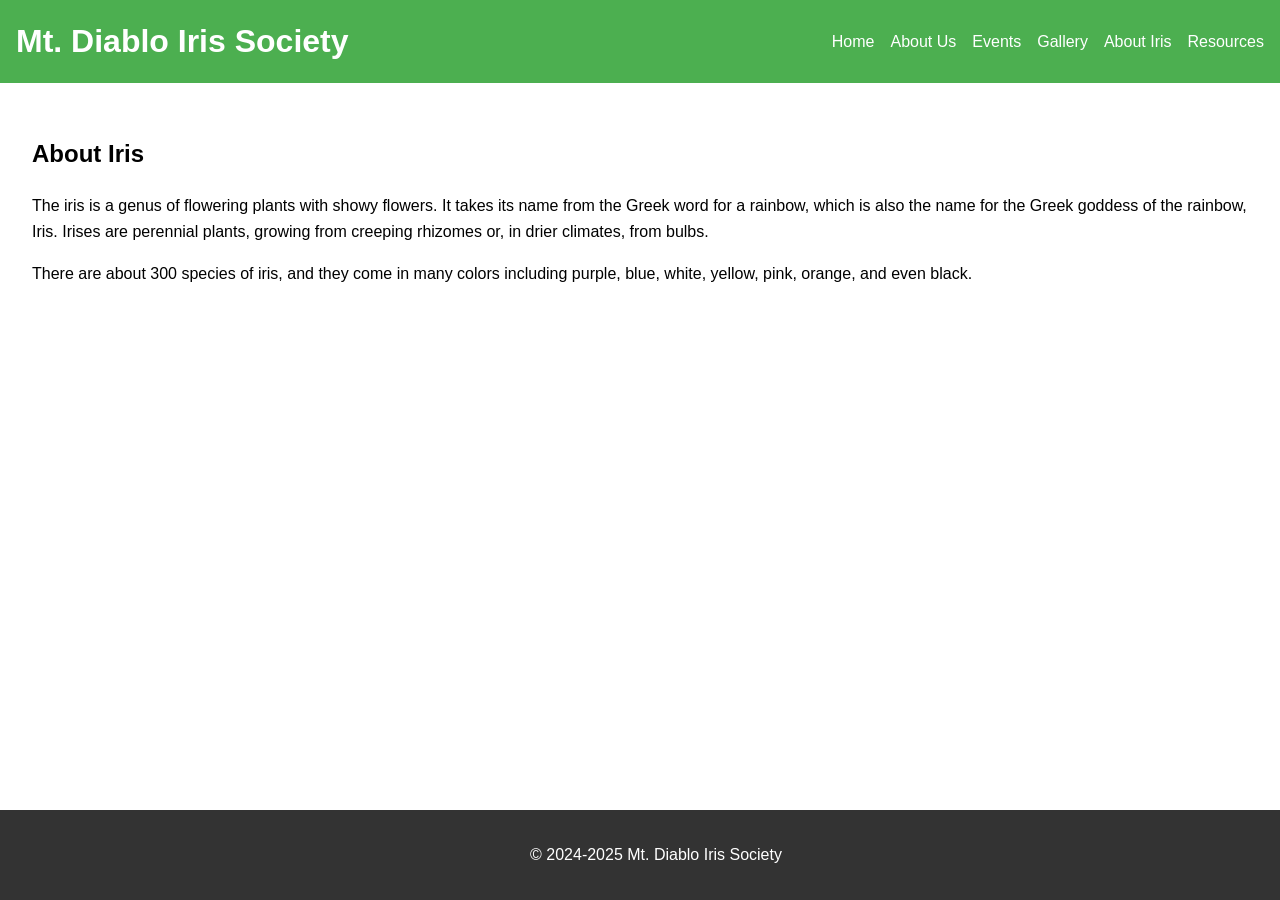
==== pages/about-iris.html @ b1b6872e "Initial commit: Basic website structure for Mt. Diablo Iris Society" ====
<!DOCTYPE html>
<html lang="en">
<head>
    <meta charset="UTF-8">
    <meta name="viewport" content="width=device-width, initial-scale=1.0">
    <title>About Iris - Mt. Diablo Iris Society</title>
    <link rel="stylesheet" href="../css/styles.css">
</head>
<body>
    <header>
        <div class="logo">
            <h1>Mt. Diablo Iris Society</h1>
        </div>
        <nav>
            <ul>
                <li><a href="../index.html">Home</a></li>
                <li><a href="about-us.html">About Us</a></li>
                <li><a href="events.html">Events</a></li>
                <li><a href="gallery.html">Gallery</a></li>
                <li><a href="about-iris.html">About Iris</a></li>
                <li><a href="resources.html">Resources</a></li>
            </ul>
        </nav>
    </header>

    <main>
        <h2>About Iris</h2>
        <p>The iris is a genus of flowering plants with showy flowers. It takes its name from the Greek word for a rainbow, which is also the name for the Greek goddess of the rainbow, Iris. Irises are perennial plants, growing from creeping rhizomes or, in drier climates, from bulbs.</p>
        <p>There are about 300 species of iris, and they come in many colors including purple, blue, white, yellow, pink, orange, and even black.</p>
    </main>

    <footer>
        <p>&copy; 2024-2025 Mt. Diablo Iris Society</p>
    </footer>

    <script src="../js/scripts.js"></script>
</body>
</html>
---- css/styles.css ----
body {
    font-family: Arial, sans-serif;
    margin: 0;
    padding: 0;
    line-height: 1.6;
}

header {
    background-color: #4CAF50;
    color: white;
    padding: 1rem;
    display: flex;
    justify-content: space-between;
    align-items: center;
}

.logo h1 {
    margin: 0;
}

nav ul {
    list-style: none;
    margin: 0;
    padding: 0;
    display: flex;
}

nav ul li {
    margin-left: 1rem;
}

nav ul li a {
    color: white;
    text-decoration: none;
}

main {
    padding: 2rem;
}

.hero {
    background-color: #f4f4f4;
    padding: 2rem;
    text-align: center;
}

section {
    margin-bottom: 2rem;
}

.gallery {
    display: flex;
    flex-wrap: wrap;
}

.gallery img {
    width: 200px;
    height: 200px;
    margin: 0.5rem;
    object-fit: cover;
}

footer {
    background-color: #333;
    color: white;
    text-align: center;
    padding: 1rem;
    position: fixed;
    bottom: 0;
    width: 100%;
}
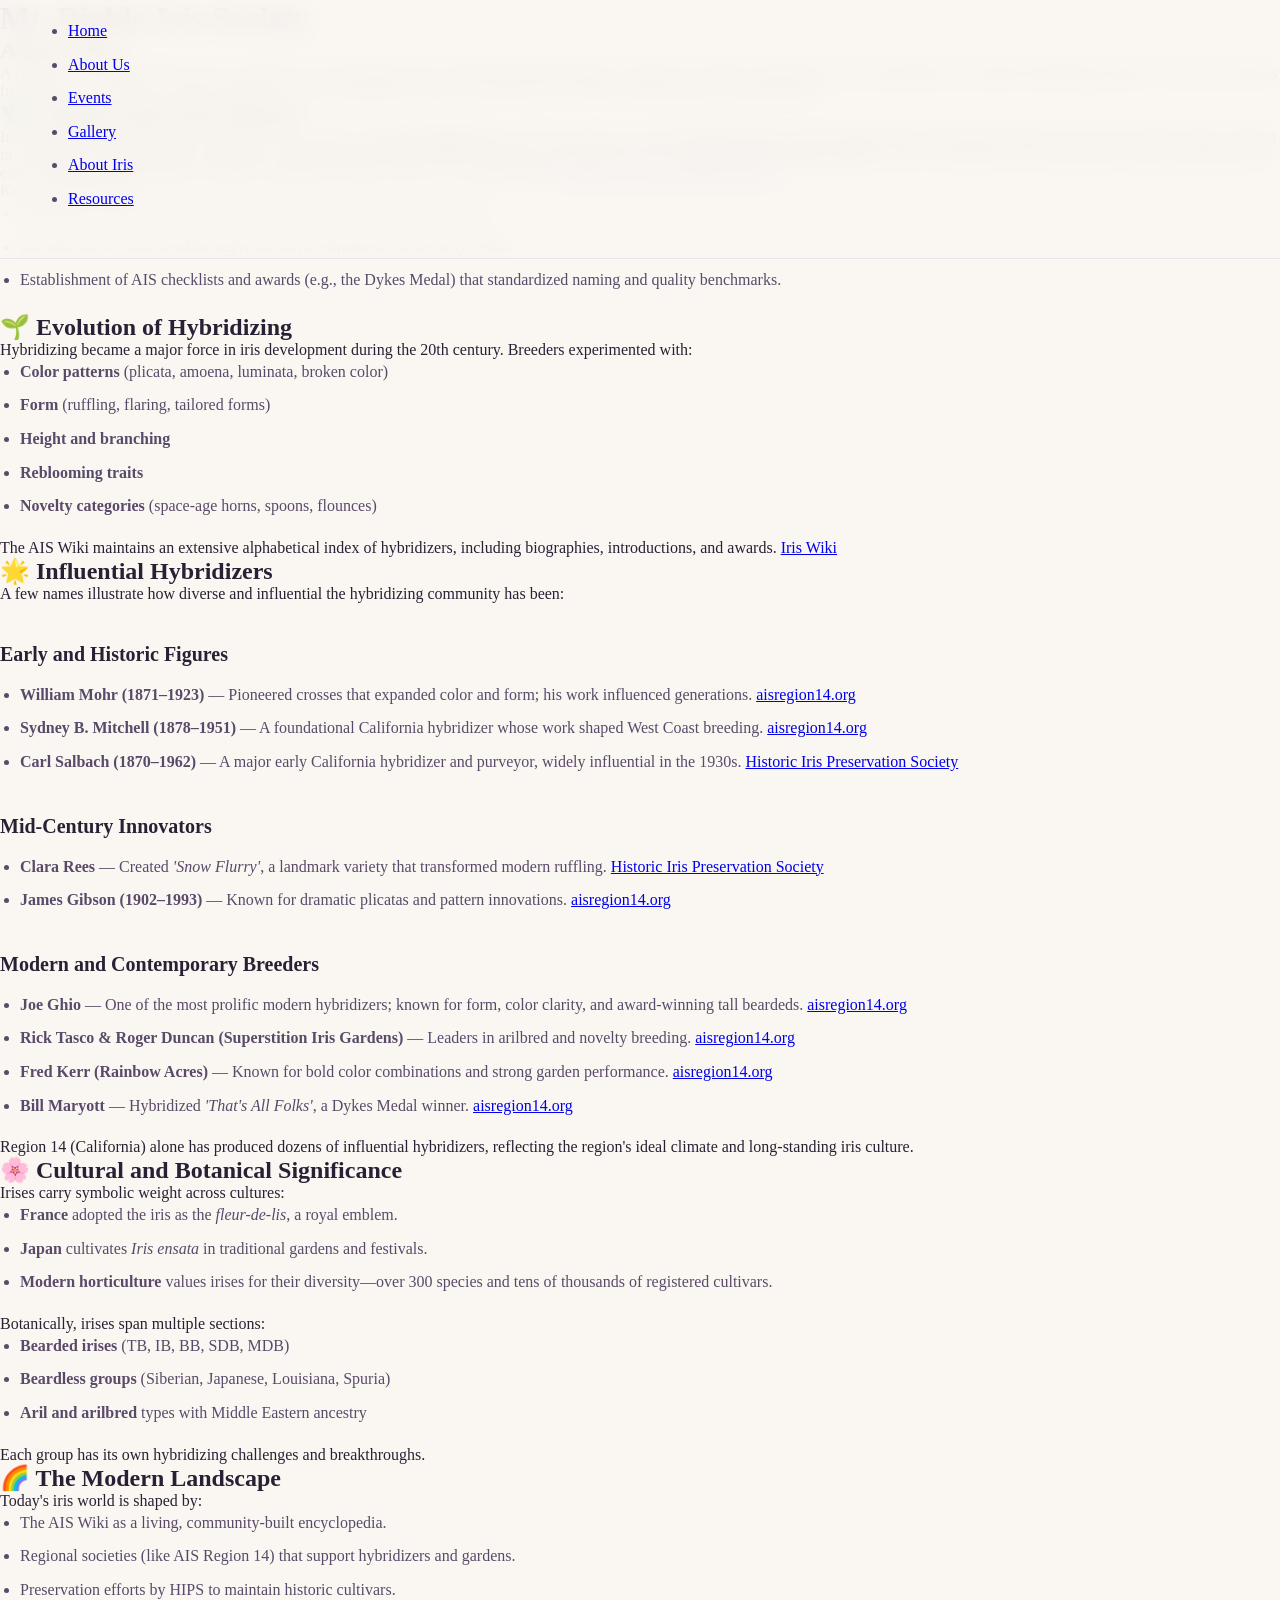
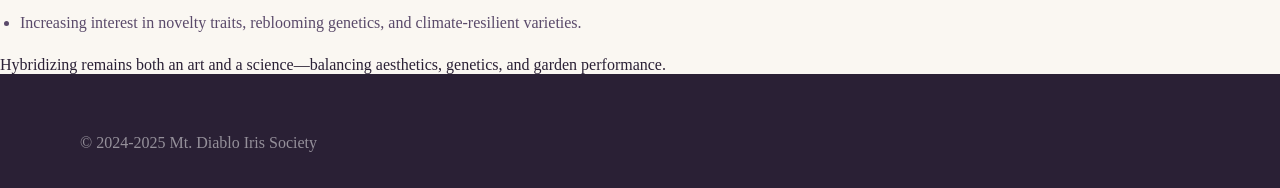
==== commit b1ac4b6b: "Update About Irises page with comprehensive history, hybridizing evolution, influential breeders, cu" ====
--- a/pages/about-iris.html
+++ b/pages/about-iris.html
@@ -24,9 +24,91 @@
     </header>
 
     <main>
-        <h2>About Iris</h2>
-        <p>The iris is a genus of flowering plants with showy flowers. It takes its name from the Greek word for a rainbow, which is also the name for the Greek goddess of the rainbow, Iris. Irises are perennial plants, growing from creeping rhizomes or, in drier climates, from bulbs.</p>
-        <p>There are about 300 species of iris, and they come in many colors including purple, blue, white, yellow, pink, orange, and even black.</p>
+        <section class="about-iris-intro">
+            <h2>About Irises</h2>
+            <p>A concise way to think about irises is that they sit at the intersection of deep horticultural history, centuries of artistic symbolism, and a remarkably rich modern hybridizing culture. The story stretches from ancient cultivation to today's global network of hybridizers whose work fills the AIS Wiki with thousands of introductions.</p>
+        </section>
+
+        <section class="iris-history">
+            <h2>🌿 Origins and Early History</h2>
+            <p>Irises have been cultivated since antiquity. They appear in <strong>ancient Egyptian</strong> art and were grown across the Mediterranean as both ornamentals and medicinal plants. By the early 20th century, interest in systematic breeding surged, especially in Europe and the United States, leading to the formation of the <strong>American Iris Society (AIS)</strong> in 1920. The Historic Iris Preservation Society documents how early varieties evolved and how breeders shaped the modern forms we recognize today. <a href="https://historiciris.org/library-category/iris-history/">Historic Iris Preservation Society</a></p>
+            
+            <p>Key early milestones:</p>
+            <ul>
+                <li>Expansion of <em>tall bearded</em> irises through European breeding in the 1800s.</li>
+                <li>Introduction of color breakthroughs and form refinements in the early 1900s.</li>
+                <li>Establishment of AIS checklists and awards (e.g., the Dykes Medal) that standardized naming and quality benchmarks.</li>
+            </ul>
+        </section>
+
+        <section class="hybridizing-evolution">
+            <h2>🌱 Evolution of Hybridizing</h2>
+            <p>Hybridizing became a major force in iris development during the 20th century. Breeders experimented with:</p>
+            <ul>
+                <li><strong>Color patterns</strong> (plicata, amoena, luminata, broken color)</li>
+                <li><strong>Form</strong> (ruffling, flaring, tailored forms)</li>
+                <li><strong>Height and branching</strong></li>
+                <li><strong>Reblooming traits</strong></li>
+                <li><strong>Novelty categories</strong> (space-age horns, spoons, flounces)</li>
+            </ul>
+            <p>The AIS Wiki maintains an extensive alphabetical index of hybridizers, including biographies, introductions, and awards. <a href="https://www.wiki.irises.org/Main/Bio/InfoHybridizers">Iris Wiki</a></p>
+        </section>
+
+        <section class="influential-hybridizers">
+            <h2>🌟 Influential Hybridizers</h2>
+            <p>A few names illustrate how diverse and influential the hybridizing community has been:</p>
+
+            <h3>Early and Historic Figures</h3>
+            <ul>
+                <li><strong>William Mohr (1871–1923)</strong> — Pioneered crosses that expanded color and form; his work influenced generations. <a href="http://aisregion14.org/hybridizers/">aisregion14.org</a></li>
+                <li><strong>Sydney B. Mitchell (1878–1951)</strong> — A foundational California hybridizer whose work shaped West Coast breeding. <a href="http://aisregion14.org/hybridizers/">aisregion14.org</a></li>
+                <li><strong>Carl Salbach (1870–1962)</strong> — A major early California hybridizer and purveyor, widely influential in the 1930s. <a href="https://historiciris.org/library-category/iris-history/">Historic Iris Preservation Society</a></li>
+            </ul>
+
+            <h3>Mid-Century Innovators</h3>
+            <ul>
+                <li><strong>Clara Rees</strong> — Created <em>'Snow Flurry'</em>, a landmark variety that transformed modern ruffling. <a href="https://historiciris.org/library-category/iris-history/">Historic Iris Preservation Society</a></li>
+                <li><strong>James Gibson (1902–1993)</strong> — Known for dramatic plicatas and pattern innovations. <a href="http://aisregion14.org/hybridizers/">aisregion14.org</a></li>
+            </ul>
+
+            <h3>Modern and Contemporary Breeders</h3>
+            <ul>
+                <li><strong>Joe Ghio</strong> — One of the most prolific modern hybridizers; known for form, color clarity, and award-winning tall beardeds. <a href="http://aisregion14.org/hybridizers/">aisregion14.org</a></li>
+                <li><strong>Rick Tasco & Roger Duncan (Superstition Iris Gardens)</strong> — Leaders in arilbred and novelty breeding. <a href="http://aisregion14.org/hybridizers/">aisregion14.org</a></li>
+                <li><strong>Fred Kerr (Rainbow Acres)</strong> — Known for bold color combinations and strong garden performance. <a href="http://aisregion14.org/hybridizers/">aisregion14.org</a></li>
+                <li><strong>Bill Maryott</strong> — Hybridized <em>'That's All Folks'</em>, a Dykes Medal winner. <a href="http://aisregion14.org/hybridizers/">aisregion14.org</a></li>
+            </ul>
+            <p>Region 14 (California) alone has produced dozens of influential hybridizers, reflecting the region's ideal climate and long-standing iris culture.</p>
+        </section>
+
+        <section class="cultural-significance">
+            <h2>🌸 Cultural and Botanical Significance</h2>
+            <p>Irises carry symbolic weight across cultures:</p>
+            <ul>
+                <li><strong>France</strong> adopted the iris as the <em>fleur-de-lis</em>, a royal emblem.</li>
+                <li><strong>Japan</strong> cultivates <em>Iris ensata</em> in traditional gardens and festivals.</li>
+                <li><strong>Modern horticulture</strong> values irises for their diversity—over 300 species and tens of thousands of registered cultivars.</li>
+            </ul>
+            <p>Botanically, irises span multiple sections:</p>
+            <ul>
+                <li><strong>Bearded irises</strong> (TB, IB, BB, SDB, MDB)</li>
+                <li><strong>Beardless groups</strong> (Siberian, Japanese, Louisiana, Spuria)</li>
+                <li><strong>Aril and arilbred</strong> types with Middle Eastern ancestry</li>
+            </ul>
+            <p>Each group has its own hybridizing challenges and breakthroughs.</p>
+        </section>
+
+        <section class="modern-landscape">
+            <h2>🌈 The Modern Landscape</h2>
+            <p>Today's iris world is shaped by:</p>
+            <ul>
+                <li>The AIS Wiki as a living, community-built encyclopedia.</li>
+                <li>Regional societies (like AIS Region 14) that support hybridizers and gardens.</li>
+                <li>Preservation efforts by HIPS to maintain historic cultivars.</li>
+                <li>Increasing interest in novelty traits, reblooming genetics, and climate-resilient varieties.</li>
+            </ul>
+            <p>Hybridizing remains both an art and a science—balancing aesthetics, genetics, and garden performance.</p>
+        </section>
     </main>
 
     <footer>
--- a/css/styles.css
+++ b/css/styles.css
@@ -1,71 +1,1329 @@
+:root {
+  --iris-deep: #3b1f5e;
+  --iris-mid: #6b3fa0;
+  --iris-light: #9b6fd4;
+  --iris-pale: #e8d8f8;
+  --iris-blush: #f5eeff;
+  --gold: #c9a84c;
+  --gold-light: #e8d08a;
+  --cream: #faf7f2;
+  --charcoal: #2a2035;
+  --text-mid: #5a4a6a;
+  --white: #ffffff;
+}
+
+* {
+  margin: 0;
+  padding: 0;
+  box-sizing: border-box;
+}
+
+html {
+  scroll-behavior: smooth;
+}
+
 body {
-    font-family: Arial, sans-serif;
-    margin: 0;
+  font-family: 'Cormorant Garamond', serif;
+  background: var(--cream);
+  color: var(--charcoal);
+  overflow-x: hidden;
+}
+
+/* ── NAV ── */
+nav {
+  position: fixed;
+  top: 0;
+  left: 0;
+  right: 0;
+  z-index: 100;
+  display: flex;
+  align-items: center;
+  justify-content: space-between;
+  padding: 18px 48px;
+  background: rgba(250, 247, 242, 0.92);
+  backdrop-filter: blur(12px);
+  border-bottom: 1px solid rgba(155, 111, 212, 0.15);
+  transition: all 0.3s ease;
+}
+
+.nav-logo {
+  display: flex;
+  align-items: center;
+  gap: 12px;
+  text-decoration: none;
+}
+
+.logo-mark {
+  width: 42px;
+  height: 42px;
+  background: linear-gradient(135deg, var(--iris-mid), var(--iris-deep));
+  border-radius: 50%;
+  display: flex;
+  align-items: center;
+  justify-content: center;
+  font-size: 22px;
+  box-shadow: 0 4px 15px rgba(107, 63, 160, 0.3);
+}
+
+.logo-text {
+  font-family: 'Playfair Display', serif;
+  font-size: 15px;
+  font-weight: 600;
+  color: var(--iris-deep);
+  line-height: 1.2;
+  letter-spacing: 0.02em;
+}
+
+.logo-text span {
+  display: block;
+  font-size: 11px;
+  font-weight: 400;
+  font-family: 'Jost', sans-serif;
+  color: var(--iris-mid);
+  letter-spacing: 0.1em;
+  text-transform: uppercase;
+}
+
+.nav-links {
+  display: flex;
+  list-style: none;
+  gap: 36px;
+}
+
+.nav-links a {
+  font-family: 'Jost', sans-serif;
+  font-size: 13px;
+  font-weight: 400;
+  letter-spacing: 0.08em;
+  text-transform: uppercase;
+  color: var(--text-mid);
+  text-decoration: none;
+  position: relative;
+  transition: color 0.3s;
+}
+
+.nav-links a::after {
+  content: '';
+  position: absolute;
+  bottom: -4px;
+  left: 0;
+  width: 0;
+  height: 1px;
+  background: var(--gold);
+  transition: width 0.3s;
+}
+
+.nav-links a:hover {
+  color: var(--iris-deep);
+}
+
+.nav-links a:hover::after {
+  width: 100%;
+}
+
+.nav-cta {
+  background: var(--iris-deep);
+  color: var(--white) !important;
+  padding: 9px 22px;
+  border-radius: 2px;
+  letter-spacing: 0.1em !important;
+  transition: background 0.3s !important;
+}
+
+.nav-cta:hover {
+  background: var(--iris-mid) !important;
+}
+
+.nav-cta::after {
+  display: none !important;
+}
+
+/* ── HERO ── */
+.hero {
+  min-height: 100vh;
+  position: relative;
+  display: flex;
+  align-items: center;
+  overflow: hidden;
+}
+
+.hero-bg {
+  position: absolute;
+  inset: 0;
+  background:
+    radial-gradient(ellipse 60% 80% at 70% 50%, rgba(107, 63, 160, 0.12) 0%, transparent 70%),
+    radial-gradient(ellipse 40% 60% at 20% 80%, rgba(59, 31, 94, 0.08) 0%, transparent 60%),
+    linear-gradient(160deg, #f5eeff 0%, #faf7f2 40%, #ede4f8 100%);
+}
+
+/* Decorative botanical lines */
+.hero-bg::before {
+  content: '';
+  position: absolute;
+  top: -100px;
+  right: -100px;
+  width: 700px;
+  height: 700px;
+  border-radius: 50%;
+  border: 1px solid rgba(155, 111, 212, 0.12);
+}
+
+.hero-bg::after {
+  content: '';
+  position: absolute;
+  top: 50px;
+  right: 50px;
+  width: 500px;
+  height: 500px;
+  border-radius: 50%;
+  border: 1px solid rgba(155, 111, 212, 0.08);
+}
+
+.hero-content {
+  position: relative;
+  z-index: 2;
+  padding: 120px 80px 80px;
+  max-width: 680px;
+  animation: fadeSlideUp 1s ease forwards;
+}
+
+.hero-eyebrow {
+  font-family: 'Jost', sans-serif;
+  font-size: 11px;
+  font-weight: 500;
+  letter-spacing: 0.25em;
+  text-transform: uppercase;
+  color: var(--gold);
+  margin-bottom: 20px;
+  display: flex;
+  align-items: center;
+  gap: 12px;
+  opacity: 0;
+  animation: fadeSlideUp 0.8s ease 0.2s forwards;
+}
+
+.hero-eyebrow::before {
+  content: '';
+  width: 32px;
+  height: 1px;
+  background: var(--gold);
+}
+
+.hero-title {
+  font-family: 'Playfair Display', serif;
+  font-size: clamp(44px, 6vw, 76px);
+  font-weight: 700;
+  line-height: 1.08;
+  color: var(--iris-deep);
+  margin-bottom: 10px;
+  opacity: 0;
+  animation: fadeSlideUp 0.8s ease 0.35s forwards;
+}
+
+.hero-title em {
+  font-style: italic;
+  color: var(--iris-mid);
+}
+
+.hero-subtitle {
+  font-size: 22px;
+  font-weight: 300;
+  font-style: italic;
+  color: var(--iris-mid);
+  margin-bottom: 28px;
+  opacity: 0;
+  animation: fadeSlideUp 0.8s ease 0.5s forwards;
+}
+
+.hero-desc {
+  font-size: 18px;
+  line-height: 1.75;
+  color: var(--text-mid);
+  max-width: 520px;
+  margin-bottom: 44px;
+  font-weight: 300;
+  opacity: 0;
+  animation: fadeSlideUp 0.8s ease 0.65s forwards;
+}
+
+.hero-actions {
+  display: flex;
+  gap: 18px;
+  align-items: center;
+  opacity: 0;
+  animation: fadeSlideUp 0.8s ease 0.8s forwards;
+}
+
+.btn-primary {
+  display: inline-flex;
+  align-items: center;
+  gap: 10px;
+  background: var(--iris-deep);
+  color: var(--white);
+  text-decoration: none;
+  font-family: 'Jost', sans-serif;
+  font-size: 13px;
+  font-weight: 500;
+  letter-spacing: 0.12em;
+  text-transform: uppercase;
+  padding: 16px 34px;
+  border-radius: 2px;
+  transition: all 0.3s;
+  box-shadow: 0 8px 30px rgba(59, 31, 94, 0.25);
+}
+
+.btn-primary:hover {
+  background: var(--iris-mid);
+  transform: translateY(-2px);
+  box-shadow: 0 12px 40px rgba(59, 31, 94, 0.35);
+}
+
+.btn-secondary {
+  display: inline-flex;
+  align-items: center;
+  gap: 8px;
+  color: var(--iris-deep);
+  text-decoration: none;
+  font-family: 'Jost', sans-serif;
+  font-size: 13px;
+  font-weight: 500;
+  letter-spacing: 0.1em;
+  text-transform: uppercase;
+  padding: 16px 0;
+  border-bottom: 1px solid var(--iris-light);
+  transition: all 0.3s;
+}
+
+.btn-secondary:hover {
+  color: var(--iris-mid);
+  border-bottom-color: var(--iris-mid);
+  gap: 14px;
+}
+
+/* Hero iris illustration (CSS art) */
+.hero-visual {
+  position: absolute;
+  right: 0;
+  top: 0;
+  bottom: 0;
+  width: 48%;
+  display: flex;
+  align-items: center;
+  justify-content: center;
+  overflow: hidden;
+  opacity: 0;
+  animation: fadeIn 1.2s ease 0.5s forwards;
+}
+
+.iris-illustration {
+  position: relative;
+  width: 420px;
+  height: 520px;
+}
+
+/* Large decorative iris petals using CSS */
+.petal {
+  position: absolute;
+  border-radius: 50% 50% 50% 50% / 60% 60% 40% 40%;
+  transform-origin: bottom center;
+}
+
+.petal-1 {
+  width: 120px;
+  height: 180px;
+  background: linear-gradient(160deg, #b87fd4 0%, #7b3fa8 60%, #4a1f6e 100%);
+  top: 80px;
+  left: 150px;
+  transform: rotate(-20deg);
+  opacity: 0.9;
+  box-shadow: inset -10px -20px 30px rgba(0, 0, 0, 0.15);
+}
+
+.petal-2 {
+  width: 120px;
+  height: 180px;
+  background: linear-gradient(160deg, #c490e0 0%, #8b50b8 60%, #5a2f7e 100%);
+  top: 80px;
+  left: 190px;
+  transform: rotate(20deg);
+  opacity: 0.9;
+  box-shadow: inset 10px -20px 30px rgba(0, 0, 0, 0.15);
+}
+
+.petal-3 {
+  width: 130px;
+  height: 190px;
+  background: linear-gradient(150deg, #d4a8ec 0%, #9b60c8 50%, #6b3fa0 100%);
+  top: 60px;
+  left: 170px;
+  opacity: 0.95;
+  box-shadow: inset 0 -25px 35px rgba(0, 0, 0, 0.12);
+}
+
+/* Falls (lower petals) */
+.fall-1 {
+  width: 100px;
+  height: 160px;
+  background: linear-gradient(160deg, #9b6fd4 0%, #6b3fa0 50%, #3b1f5e 100%);
+  top: 230px;
+  left: 120px;
+  transform: rotate(-40deg);
+  border-radius: 50% 50% 60% 40% / 40% 40% 70% 60%;
+  opacity: 0.85;
+}
+
+.fall-2 {
+  width: 100px;
+  height: 160px;
+  background: linear-gradient(160deg, #9b6fd4 0%, #6b3fa0 50%, #3b1f5e 100%);
+  top: 230px;
+  left: 240px;
+  transform: rotate(40deg);
+  border-radius: 50% 50% 60% 40% / 40% 40% 70% 60%;
+  opacity: 0.85;
+}
+
+.fall-3 {
+  width: 110px;
+  height: 170px;
+  background: linear-gradient(170deg, #a87de0 0%, #7b4fb0 50%, #4b2f80 100%);
+  top: 250px;
+  left: 175px;
+  border-radius: 50% 50% 60% 40% / 40% 40% 75% 65%;
+  opacity: 0.88;
+}
+
+/* Stem */
+.stem {
+  position: absolute;
+  width: 6px;
+  height: 180px;
+  background: linear-gradient(to bottom, #5a8a3a, #3a6a1a);
+  bottom: 30px;
+  left: 222px;
+  border-radius: 3px;
+}
+
+.stem::before {
+  content: '';
+  position: absolute;
+  width: 50px;
+  height: 6px;
+  background: linear-gradient(to right, #5a8a3a, #4a7a2a);
+  top: 40px;
+  left: -20px;
+  border-radius: 3px;
+  transform: rotate(-20deg);
+  transform-origin: right center;
+}
+
+/* Beard (yellow stripe) */
+.beard {
+  position: absolute;
+  width: 14px;
+  height: 50px;
+  background: linear-gradient(to bottom, #f0d060, #c9a020);
+  top: 280px;
+  left: 220px;
+  border-radius: 7px;
+  opacity: 0.9;
+}
+
+/* Large faded background circle */
+.iris-bg-circle {
+  position: absolute;
+  width: 380px;
+  height: 380px;
+  border-radius: 50%;
+  background: radial-gradient(ellipse, rgba(155, 111, 212, 0.1) 0%, transparent 70%);
+  top: 60px;
+  left: 30px;
+}
+
+/* Floating small iris accents */
+.iris-accent {
+  position: absolute;
+  opacity: 0.3;
+}
+
+.iris-accent-1 {
+  top: 40px;
+  right: 80px;
+  width: 50px;
+  height: 70px;
+  background: radial-gradient(ellipse, var(--iris-light), transparent);
+  border-radius: 50%;
+}
+
+.iris-accent-2 {
+  bottom: 80px;
+  right: 60px;
+  width: 35px;
+  height: 50px;
+  background: radial-gradient(ellipse, var(--gold-light), transparent);
+  border-radius: 50%;
+}
+
+/* ── STATS STRIP ── */
+.stats-strip {
+  background: var(--iris-deep);
+  padding: 36px 80px;
+  display: grid;
+  grid-template-columns: repeat(4, 1fr);
+  gap: 0;
+}
+
+.stat-item {
+  text-align: center;
+  padding: 0 24px;
+  border-right: 1px solid rgba(255, 255, 255, 0.1);
+  opacity: 0;
+  animation: fadeSlideUp 0.8s ease forwards;
+}
+
+.stat-item:last-child {
+  border-right: none;
+}
+
+.stat-item:nth-child(1) {
+  animation-delay: 0.1s;
+}
+
+.stat-item:nth-child(2) {
+  animation-delay: 0.2s;
+}
+
+.stat-item:nth-child(3) {
+  animation-delay: 0.3s;
+}
+
+.stat-item:nth-child(4) {
+  animation-delay: 0.4s;
+}
+
+.stat-number {
+  font-family: 'Playfair Display', serif;
+  font-size: 38px;
+  font-weight: 700;
+  color: var(--gold-light);
+  line-height: 1;
+  margin-bottom: 6px;
+}
+
+.stat-label {
+  font-family: 'Jost', sans-serif;
+  font-size: 11px;
+  font-weight: 400;
+  letter-spacing: 0.15em;
+  text-transform: uppercase;
+  color: rgba(255, 255, 255, 0.55);
+}
+
+/* ── WHO WE ARE ── */
+.about-section {
+  padding: 110px 80px;
+  display: grid;
+  grid-template-columns: 1fr 1fr;
+  gap: 80px;
+  align-items: center;
+  max-width: 1400px;
+  margin: 0 auto;
+}
+
+.section-eyebrow {
+  font-family: 'Jost', sans-serif;
+  font-size: 11px;
+  font-weight: 500;
+  letter-spacing: 0.25em;
+  text-transform: uppercase;
+  color: var(--gold);
+  margin-bottom: 18px;
+  display: flex;
+  align-items: center;
+  gap: 12px;
+}
+
+.section-eyebrow::before {
+  content: '';
+  width: 28px;
+  height: 1px;
+  background: var(--gold);
+}
+
+.section-title {
+  font-family: 'Playfair Display', serif;
+  font-size: clamp(32px, 4vw, 50px);
+  font-weight: 700;
+  line-height: 1.12;
+  color: var(--iris-deep);
+  margin-bottom: 24px;
+}
+
+.section-title em {
+  font-style: italic;
+  color: var(--iris-mid);
+}
+
+.section-body {
+  font-size: 18px;
+  line-height: 1.85;
+  color: var(--text-mid);
+  font-weight: 300;
+  margin-bottom: 20px;
+}
+
+h3 {
+  font-size: 20px;
+  font-weight: 600;
+  color: var(--text-dark);
+  margin-top: 40px;
+  margin-bottom: 16px;
+}
+
+ul {
+  margin-bottom: 20px;
+  padding-left: 20px;
+}
+
+ul li {
+  margin-bottom: 8px;
+  line-height: 1.6;
+  color: var(--text-mid);
+}
+
+.about-visual {
+  position: relative;
+}
+
+.about-card-grid {
+  display: grid;
+  grid-template-columns: 1fr 1fr;
+  gap: 16px;
+}
+
+.about-card {
+  background: var(--white);
+  border-radius: 4px;
+  padding: 32px 28px;
+  border: 1px solid rgba(155, 111, 212, 0.12);
+  transition: all 0.3s;
+  position: relative;
+  overflow: hidden;
+}
+
+.about-card::before {
+  content: '';
+  position: absolute;
+  top: 0;
+  left: 0;
+  right: 0;
+  height: 3px;
+  background: linear-gradient(to right, var(--iris-mid), var(--iris-light));
+  transform: scaleX(0);
+  transform-origin: left;
+  transition: transform 0.3s;
+}
+
+.about-card:hover {
+  box-shadow: 0 12px 40px rgba(107, 63, 160, 0.12);
+  transform: translateY(-4px);
+}
+
+.about-card:hover::before {
+  transform: scaleX(1);
+}
+
+.about-card-icon {
+  font-size: 32px;
+  margin-bottom: 14px;
+  display: block;
+}
+
+.about-card h3 {
+  font-family: 'Playfair Display', serif;
+  font-size: 19px;
+  font-weight: 600;
+  color: var(--iris-deep);
+  margin-bottom: 10px;
+}
+
+.about-card p {
+  font-size: 15px;
+  line-height: 1.65;
+  color: var(--text-mid);
+  font-weight: 300;
+}
+
+.about-card.featured {
+  grid-column: span 2;
+  background: linear-gradient(135deg, var(--iris-deep) 0%, var(--iris-mid) 100%);
+  color: var(--white);
+  border: none;
+}
+
+.about-card.featured h3 {
+  color: var(--gold-light);
+}
+
+.about-card.featured p {
+  color: rgba(255, 255, 255, 0.8);
+}
+
+.about-card.featured::before {
+  background: var(--gold);
+}
+
+/* ── EVENTS ── */
+.events-section {
+  background: var(--iris-blush);
+  padding: 110px 80px;
+  position: relative;
+  overflow: hidden;
+}
+
+.events-section::before {
+  content: '';
+  position: absolute;
+  top: -200px;
+  right: -200px;
+  width: 600px;
+  height: 600px;
+  border-radius: 50%;
+  background: radial-gradient(ellipse, rgba(155, 111, 212, 0.08), transparent);
+}
+
+.events-header {
+  display: flex;
+  justify-content: space-between;
+  align-items: flex-end;
+  margin-bottom: 56px;
+  max-width: 1240px;
+  margin-left: auto;
+  margin-right: auto;
+}
+
+.events-grid {
+  display: grid;
+  grid-template-columns: repeat(3, 1fr);
+  gap: 24px;
+  max-width: 1240px;
+  margin: 0 auto;
+}
+
+.event-card {
+  background: var(--white);
+  border-radius: 4px;
+  overflow: hidden;
+  transition: all 0.3s;
+  box-shadow: 0 2px 20px rgba(59, 31, 94, 0.06);
+}
+
+.event-card:hover {
+  box-shadow: 0 16px 50px rgba(59, 31, 94, 0.14);
+  transform: translateY(-6px);
+}
+
+.event-header {
+  background: linear-gradient(135deg, var(--iris-deep), var(--iris-mid));
+  padding: 28px;
+  position: relative;
+  overflow: hidden;
+}
+
+.event-header::after {
+  content: '';
+  position: absolute;
+  bottom: -30px;
+  right: -30px;
+  width: 100px;
+  height: 100px;
+  border-radius: 50%;
+  background: rgba(255, 255, 255, 0.05);
+}
+
+.event-month {
+  font-family: 'Jost', sans-serif;
+  font-size: 10px;
+  font-weight: 500;
+  letter-spacing: 0.2em;
+  text-transform: uppercase;
+  color: var(--gold-light);
+  margin-bottom: 4px;
+}
+
+.event-date {
+  font-family: 'Playfair Display', serif;
+  font-size: 44px;
+  font-weight: 700;
+  color: var(--white);
+  line-height: 1;
+}
+
+.event-body {
+  padding: 28px;
+}
+
+.event-tag {
+  display: inline-block;
+  font-family: 'Jost', sans-serif;
+  font-size: 10px;
+  font-weight: 500;
+  letter-spacing: 0.15em;
+  text-transform: uppercase;
+  color: var(--iris-mid);
+  background: var(--iris-pale);
+  padding: 4px 10px;
+  border-radius: 2px;
+  margin-bottom: 14px;
+}
+
+.event-title {
+  font-family: 'Playfair Display', serif;
+  font-size: 21px;
+  font-weight: 600;
+  color: var(--iris-deep);
+  margin-bottom: 10px;
+}
+
+.event-desc {
+  font-size: 15px;
+  line-height: 1.65;
+  color: var(--text-mid);
+  font-weight: 300;
+  margin-bottom: 20px;
+}
+
+.event-link {
+  font-family: 'Jost', sans-serif;
+  font-size: 12px;
+  font-weight: 500;
+  letter-spacing: 0.1em;
+  text-transform: uppercase;
+  color: var(--iris-mid);
+  text-decoration: none;
+  display: flex;
+  align-items: center;
+  gap: 8px;
+  transition: gap 0.3s, color 0.3s;
+}
+
+.event-link:hover {
+  color: var(--iris-deep);
+  gap: 14px;
+}
+
+/* ── GALLERY STRIP ── */
+.gallery-section {
+  padding: 110px 80px;
+  max-width: 1400px;
+  margin: 0 auto;
+}
+
+.gallery-header {
+  text-align: center;
+  margin-bottom: 60px;
+}
+
+.gallery-grid {
+  display: grid;
+  grid-template-columns: 2fr 1fr 1fr;
+  grid-template-rows: 240px 240px;
+  gap: 12px;
+}
+
+.gallery-item {
+  border-radius: 4px;
+  overflow: hidden;
+  position: relative;
+  cursor: pointer;
+}
+
+.gallery-item:first-child {
+  grid-row: span 2;
+}
+
+.gallery-item img {
+  width: 100%;
+  height: 100%;
+  transition: transform 0.6s ease;
+}
+
+.gallery-item:hover img {
+  transform: scale(1.05);
+}
+
+
+
+.gallery-overlay {
+  position: absolute;
+  inset: 0;
+  background: linear-gradient(to top, rgba(59, 31, 94, 0.7) 0%, transparent 60%);
+  opacity: 0;
+  transition: opacity 0.3s;
+  display: flex;
+  align-items: flex-end;
+  padding: 24px;
+}
+
+.gallery-item:hover .gallery-overlay {
+  opacity: 1;
+}
+
+.gallery-label {
+  font-family: 'Playfair Display', serif;
+  font-size: 16px;
+  font-style: italic;
+  color: var(--white);
+}
+
+/* Decorative iris SVG shapes */
+.iris-shape {
+  position: absolute;
+  top: 50%;
+  left: 50%;
+  transform: translate(-50%, -50%);
+  opacity: 0.15;
+}
+
+/* ── JOIN/CTA ── */
+.cta-section {
+  background: linear-gradient(135deg, var(--iris-deep) 0%, #2a1545 100%);
+  padding: 100px 80px;
+  text-align: center;
+  position: relative;
+  overflow: hidden;
+}
+
+.cta-section::before {
+  content: '';
+  position: absolute;
+  top: -150px;
+  left: 50%;
+  transform: translateX(-50%);
+  width: 600px;
+  height: 600px;
+  border-radius: 50%;
+  border: 1px solid rgba(255, 255, 255, 0.05);
+}
+
+.cta-section::after {
+  content: '';
+  position: absolute;
+  top: -50px;
+  left: 50%;
+  transform: translateX(-50%);
+  width: 400px;
+  height: 400px;
+  border-radius: 50%;
+  border: 1px solid rgba(255, 255, 255, 0.04);
+}
+
+.cta-eyebrow {
+  font-family: 'Jost', sans-serif;
+  font-size: 11px;
+  font-weight: 500;
+  letter-spacing: 0.25em;
+  text-transform: uppercase;
+  color: var(--gold-light);
+  margin-bottom: 20px;
+  position: relative;
+}
+
+.cta-title {
+  font-family: 'Playfair Display', serif;
+  font-size: clamp(36px, 5vw, 60px);
+  font-weight: 700;
+  color: var(--white);
+  margin-bottom: 22px;
+  line-height: 1.1;
+  position: relative;
+}
+
+.cta-title em {
+  color: var(--gold-light);
+  font-style: italic;
+}
+
+.cta-desc {
+  font-size: 19px;
+  line-height: 1.75;
+  color: rgba(255, 255, 255, 0.65);
+  max-width: 560px;
+  margin: 0 auto 44px;
+  font-weight: 300;
+  position: relative;
+}
+
+.cta-actions {
+  display: flex;
+  gap: 20px;
+  justify-content: center;
+  position: relative;
+}
+
+.btn-gold {
+  background: var(--gold);
+  color: var(--iris-deep);
+  text-decoration: none;
+  font-family: 'Jost', sans-serif;
+  font-size: 13px;
+  font-weight: 500;
+  letter-spacing: 0.12em;
+  text-transform: uppercase;
+  padding: 16px 36px;
+  border-radius: 2px;
+  transition: all 0.3s;
+  box-shadow: 0 8px 30px rgba(201, 168, 76, 0.3);
+}
+
+.btn-gold:hover {
+  background: var(--gold-light);
+  transform: translateY(-2px);
+  box-shadow: 0 12px 40px rgba(201, 168, 76, 0.4);
+}
+
+.btn-outline-white {
+  border: 1px solid rgba(255, 255, 255, 0.3);
+  color: var(--white);
+  text-decoration: none;
+  font-family: 'Jost', sans-serif;
+  font-size: 13px;
+  font-weight: 400;
+  letter-spacing: 0.12em;
+  text-transform: uppercase;
+  padding: 16px 36px;
+  border-radius: 2px;
+  transition: all 0.3s;
+}
+
+.btn-outline-white:hover {
+  background: rgba(255, 255, 255, 0.08);
+  border-color: rgba(255, 255, 255, 0.5);
+}
+
+/* ── MAILING LIST ── */
+.mailing-section {
+  padding: 80px;
+  background: var(--cream);
+  display: flex;
+  align-items: center;
+  justify-content: space-between;
+  gap: 60px;
+  border-top: 1px solid rgba(155, 111, 212, 0.1);
+  max-width: 1400px;
+  margin: 0 auto;
+}
+
+.mailing-content {
+  max-width: 420px;
+}
+
+.mailing-content h2 {
+  font-family: 'Playfair Display', serif;
+  font-size: 32px;
+  font-weight: 700;
+  color: var(--iris-deep);
+  margin-bottom: 12px;
+}
+
+.mailing-content p {
+  font-size: 17px;
+  line-height: 1.7;
+  color: var(--text-mid);
+  font-weight: 300;
+}
+
+.mailing-form {
+  display: flex;
+  gap: 0;
+  flex: 1;
+  max-width: 500px;
+  box-shadow: 0 4px 30px rgba(59, 31, 94, 0.08);
+}
+
+.mailing-form input {
+  flex: 1;
+  padding: 16px 24px;
+  border: 1px solid rgba(155, 111, 212, 0.25);
+  border-right: none;
+  border-radius: 2px 0 0 2px;
+  font-family: 'Cormorant Garamond', serif;
+  font-size: 16px;
+  color: var(--charcoal);
+  background: var(--white);
+  outline: none;
+  transition: border-color 0.3s;
+}
+
+.mailing-form input:focus {
+  border-color: var(--iris-mid);
+}
+
+.mailing-form input::placeholder {
+  color: rgba(90, 74, 106, 0.4);
+}
+
+.mailing-form button {
+  background: var(--iris-deep);
+  color: var(--white);
+  border: none;
+  padding: 16px 28px;
+  font-family: 'Jost', sans-serif;
+  font-size: 12px;
+  font-weight: 500;
+  letter-spacing: 0.1em;
+  text-transform: uppercase;
+  cursor: pointer;
+  border-radius: 0 2px 2px 0;
+  transition: background 0.3s;
+  white-space: nowrap;
+}
+
+.mailing-form button:hover {
+  background: var(--iris-mid);
+}
+
+/* ── FOOTER ── */
+footer {
+  background: var(--charcoal);
+  padding: 60px 80px 36px;
+  color: rgba(255, 255, 255, 0.5);
+}
+
+.footer-top {
+  display: grid;
+  grid-template-columns: 1.5fr 1fr 1fr 1fr;
+  gap: 60px;
+  margin-bottom: 48px;
+  padding-bottom: 48px;
+  border-bottom: 1px solid rgba(255, 255, 255, 0.08);
+}
+
+.footer-brand p {
+  font-size: 15px;
+  line-height: 1.7;
+  color: rgba(255, 255, 255, 0.45);
+  margin-top: 18px;
+  font-weight: 300;
+}
+
+.footer-col h4 {
+  font-family: 'Jost', sans-serif;
+  font-size: 11px;
+  font-weight: 500;
+  letter-spacing: 0.2em;
+  text-transform: uppercase;
+  color: var(--gold-light);
+  margin-bottom: 20px;
+}
+
+.footer-col ul {
+  list-style: none;
+}
+
+.footer-col ul li {
+  margin-bottom: 10px;
+}
+
+.footer-col ul a {
+  font-size: 14px;
+  color: rgba(255, 255, 255, 0.45);
+  text-decoration: none;
+  transition: color 0.3s;
+  font-weight: 300;
+}
+
+.footer-col ul a:hover {
+  color: rgba(255, 255, 255, 0.8);
+}
+
+.social-links {
+  display: flex;
+  gap: 14px;
+  margin-top: 22px;
+}
+
+.social-link {
+  width: 38px;
+  height: 38px;
+  border-radius: 50%;
+  border: 1px solid rgba(255, 255, 255, 0.12);
+  display: flex;
+  align-items: center;
+  justify-content: center;
+  font-size: 15px;
+  text-decoration: none;
+  transition: all 0.3s;
+}
+
+.social-link:hover {
+  background: rgba(155, 111, 212, 0.2);
+  border-color: var(--iris-light);
+}
+
+.footer-bottom {
+  display: flex;
+  justify-content: space-between;
+  align-items: center;
+  font-family: 'Jost', sans-serif;
+  font-size: 12px;
+  letter-spacing: 0.05em;
+}
+
+/* ── ANIMATIONS ── */
+@keyframes fadeSlideUp {
+  from {
+    opacity: 0;
+    transform: translateY(24px);
+  }
+  to {
+    opacity: 1;
+    transform: translateY(0);
+  }
+}
+
+@keyframes fadeIn {
+  from {
+    opacity: 0;
+  }
+  to {
+    opacity: 1;
+  }
+}
+
+/* ── SCROLL REVEAL ── */
+.reveal {
+  opacity: 0;
+  transform: translateY(30px);
+  transition: opacity 0.8s ease, transform 0.8s ease;
+}
+
+.reveal.visible {
+  opacity: 1;
+  transform: translateY(0);
+}
+
+/* ── RESPONSIVE ── */
+@media (max-width: 1024px) {
+  nav {
+    padding: 16px 32px;
+  }
+
+  .nav-links {
+    gap: 24px;
+  }
+
+  .hero-content {
+    padding: 120px 48px 80px;
+    max-width: 580px;
+  }
+
+  .hero-visual {
+    width: 42%;
+  }
+
+  .about-section,
+  .gallery-section,
+  .mailing-section {
+    padding: 80px 48px;
+  }
+
+  .events-section {
+    padding: 80px 48px;
+  }
+
+  .stats-strip {
+    padding: 36px 48px;
+  }
+
+  .cta-section {
+    padding: 80px 48px;
+  }
+
+  footer {
+    padding: 60px 48px 36px;
+  }
+}
+
+@media (max-width: 768px) {
+  .nav-links {
+    display: none;
+  }
+
+  .hero-visual {
+    display: none;
+  }
+
+  .hero-content {
+    max-width: 100%;
+    padding: 100px 32px 60px;
+  }
+
+  .stats-strip {
+    grid-template-columns: repeat(2, 1fr);
+    gap: 20px;
+    padding: 36px 32px;
+  }
+
+  .stat-item:nth-child(2) {
+    border-right: none;
+  }
+
+  .about-section {
+    grid-template-columns: 1fr;
+    padding: 60px 32px;
+  }
+
+  .events-grid {
+    grid-template-columns: 1fr;
     padding: 0;
-    line-height: 1.6;
-}
-
-header {
-    background-color: #4CAF50;
-    color: white;
-    padding: 1rem;
-    display: flex;
-    justify-content: space-between;
-    align-items: center;
-}
-
-.logo h1 {
-    margin: 0;
-}
-
-nav ul {
-    list-style: none;
-    margin: 0;
-    padding: 0;
-    display: flex;
-}
-
-nav ul li {
-    margin-left: 1rem;
-}
-
-nav ul li a {
-    color: white;
-    text-decoration: none;
-}
-
-main {
-    padding: 2rem;
-}
-
-.hero {
-    background-color: #f4f4f4;
-    padding: 2rem;
-    text-align: center;
-}
-
-section {
-    margin-bottom: 2rem;
-}
-
-.gallery {
-    display: flex;
-    flex-wrap: wrap;
-}
-
-.gallery img {
-    width: 200px;
-    height: 200px;
-    margin: 0.5rem;
-    object-fit: cover;
-}
-
-footer {
-    background-color: #333;
-    color: white;
-    text-align: center;
-    padding: 1rem;
-    position: fixed;
-    bottom: 0;
+  }
+
+  .events-section {
+    padding: 60px 32px;
+  }
+
+  .events-header {
+    flex-direction: column;
+    align-items: flex-start;
+    gap: 16px;
+  }
+
+  .gallery-grid {
+    grid-template-columns: 1fr 1fr;
+    grid-template-rows: auto;
+  }
+
+  .gallery-item:first-child {
+    grid-column: span 2;
+    grid-row: span 1;
+    height: 240px;
+  }
+
+  .gallery-section {
+    padding: 60px 32px;
+  }
+
+  .mailing-section {
+    flex-direction: column;
+    padding: 60px 32px;
+  }
+
+  .mailing-form {
+    max-width: 100%;
     width: 100%;
-}+  }
+
+  .footer-top {
+    grid-template-columns: 1fr 1fr;
+    gap: 40px;
+  }
+
+  footer {
+    padding: 48px 32px 28px;
+  }
+
+  .cta-section {
+    padding: 60px 32px;
+  }
+}
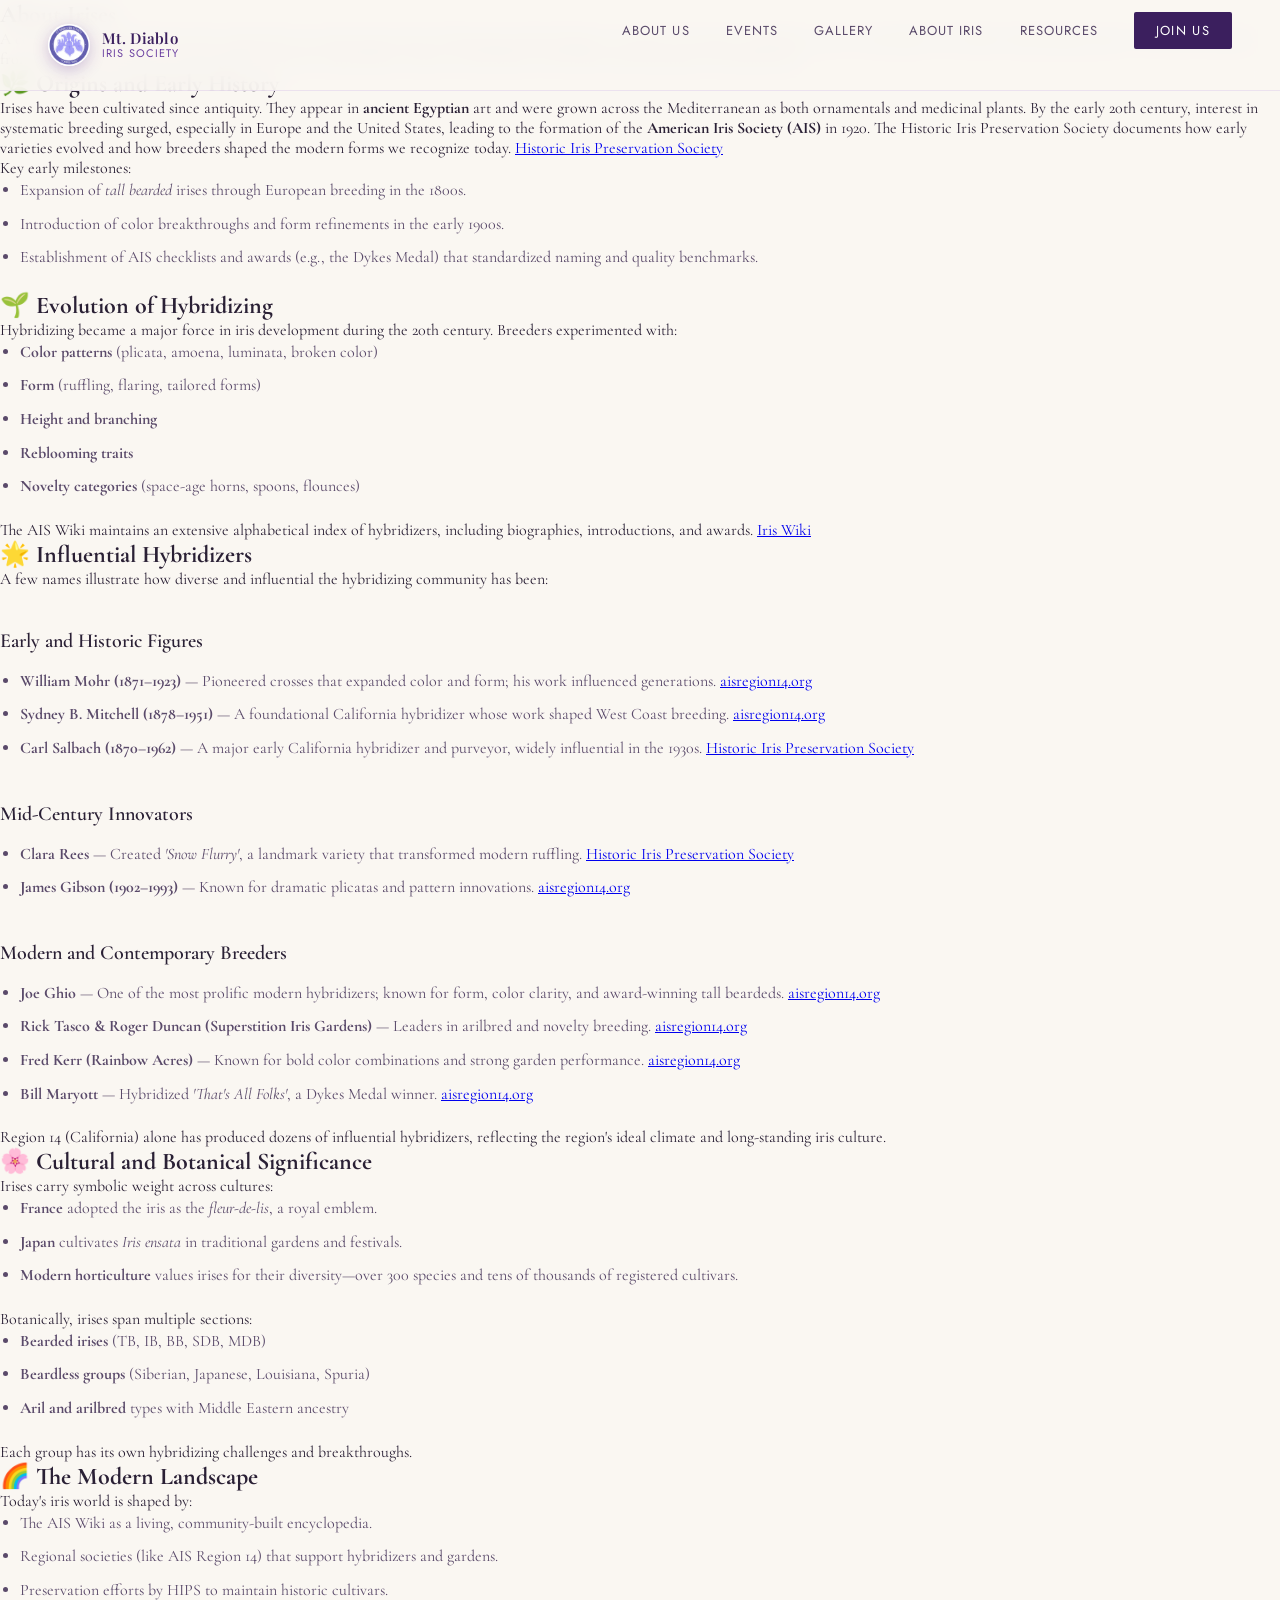
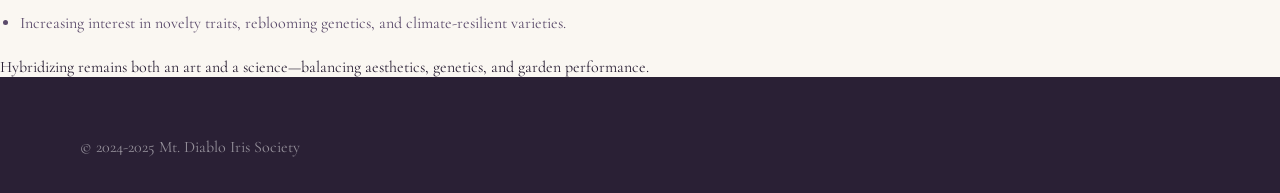
==== commit 10a273d5: "Match main page style across all files" ====
--- a/pages/about-iris.html
+++ b/pages/about-iris.html
@@ -4,24 +4,29 @@
     <meta charset="UTF-8">
     <meta name="viewport" content="width=device-width, initial-scale=1.0">
     <title>About Iris - Mt. Diablo Iris Society</title>
+    <link href="https://fonts.googleapis.com/css2?family=Playfair+Display:ital,wght@0,400;0,600;0,700;1,400;1,600&family=Cormorant+Garamond:ital,wght@0,300;0,400;0,500;1,300;1,400&family=Jost:wght@300;400;500&display=swap" rel="stylesheet">
     <link rel="stylesheet" href="../css/styles.css">
 </head>
 <body>
-    <header>
-        <div class="logo">
-            <h1>Mt. Diablo Iris Society</h1>
-        </div>
-        <nav>
-            <ul>
-                <li><a href="../index.html">Home</a></li>
-                <li><a href="about-us.html">About Us</a></li>
-                <li><a href="events.html">Events</a></li>
-                <li><a href="gallery.html">Gallery</a></li>
-                <li><a href="about-iris.html">About Iris</a></li>
-                <li><a href="resources.html">Resources</a></li>
-            </ul>
-        </nav>
-    </header>
+
+<!-- NAV -->
+<nav>
+  <a href="../index.html" class="nav-logo">
+    <img src="../images/logo-flower.jpg" alt="Iris Flower" class="logo-mark">
+    <div class="logo-text">
+      Mt. Diablo
+      <span>Iris Society</span>
+    </div>
+  </a>
+  <ul class="nav-links">
+    <li><a href="about-us.html">About Us</a></li>
+    <li><a href="events.html">Events</a></li>
+    <li><a href="gallery.html">Gallery</a></li>
+    <li><a href="about-iris.html">About Iris</a></li>
+    <li><a href="resources.html">Resources</a></li>
+    <li><a href="about-us.html#membership" class="nav-cta">Join Us</a></li>
+  </ul>
+</nav>
 
     <main>
         <section class="about-iris-intro">
--- a/css/styles.css
+++ b/css/styles.css
@@ -56,12 +56,8 @@
 .logo-mark {
   width: 42px;
   height: 42px;
-  background: linear-gradient(135deg, var(--iris-mid), var(--iris-deep));
   border-radius: 50%;
-  display: flex;
-  align-items: center;
-  justify-content: center;
-  font-size: 22px;
+  object-fit: cover;
   box-shadow: 0 4px 15px rgba(107, 63, 160, 0.3);
 }
 
@@ -144,9 +140,11 @@
   position: relative;
   display: flex;
   align-items: center;
+  justify-content: center;
   overflow: hidden;
 }
 
+/* Background gradients + decorative circles */
 .hero-bg {
   position: absolute;
   inset: 0;
@@ -156,37 +154,51 @@
     linear-gradient(160deg, #f5eeff 0%, #faf7f2 40%, #ede4f8 100%);
 }
 
-/* Decorative botanical lines */
+.hero-bg::before,
+.hero-bg::after {
+  content: '';
+  position: absolute;
+  border-radius: 50%;
+  border: 1px solid rgba(155, 111, 212, 0.12);
+}
+
 .hero-bg::before {
-  content: '';
-  position: absolute;
   top: -100px;
   right: -100px;
   width: 700px;
   height: 700px;
-  border-radius: 50%;
-  border: 1px solid rgba(155, 111, 212, 0.12);
 }
 
 .hero-bg::after {
-  content: '';
-  position: absolute;
   top: 50px;
   right: 50px;
   width: 500px;
   height: 500px;
-  border-radius: 50%;
-  border: 1px solid rgba(155, 111, 212, 0.08);
-}
-
-.hero-content {
+  border-color: rgba(155, 111, 212, 0.08);
+}
+
+/* Main layout wrapper */
+.hero-inner {
   position: relative;
   z-index: 2;
-  padding: 120px 80px 80px;
-  max-width: 680px;
+  display: flex;
+  align-items: center;
+  justify-content: space-between;
+  gap: 48px;
+  max-width: 1200px;
+  width: 100%;
+  padding: 120px 60px 80px;
+  margin: 0 auto;
+}
+
+/* Left column */
+.hero-content {
+  flex: 1;
+  max-width: 640px;
   animation: fadeSlideUp 1s ease forwards;
 }
 
+/* Eyebrow */
 .hero-eyebrow {
   font-family: 'Jost', sans-serif;
   font-size: 11px;
@@ -209,6 +221,7 @@
   background: var(--gold);
 }
 
+/* Title */
 .hero-title {
   font-family: 'Playfair Display', serif;
   font-size: clamp(44px, 6vw, 76px);
@@ -221,10 +234,11 @@
 }
 
 .hero-title em {
+  color: var(--iris-mid);
   font-style: italic;
-  color: var(--iris-mid);
-}
-
+}
+
+/* Subtitle */
 .hero-subtitle {
   font-size: 22px;
   font-weight: 300;
@@ -235,6 +249,7 @@
   animation: fadeSlideUp 0.8s ease 0.5s forwards;
 }
 
+/* Description */
 .hero-desc {
   font-size: 18px;
   line-height: 1.75;
@@ -246,6 +261,7 @@
   animation: fadeSlideUp 0.8s ease 0.65s forwards;
 }
 
+/* Buttons */
 .hero-actions {
   display: flex;
   gap: 18px;
@@ -253,6 +269,54 @@
   opacity: 0;
   animation: fadeSlideUp 0.8s ease 0.8s forwards;
 }
+
+/* Right column (image) */
+.hero-visual {
+  flex: 1;              /* makes right side equal to left side */
+  max-width: none;      /* removes the 280px limit */
+  overflow: hidden;
+  display: flex;
+  justify-content: center;
+  align-items: center;
+  height: 100%;
+}
+
+
+.hero-visual img {
+  width: 100%;
+  height: 100%;
+  display: block;
+  border-radius: 0;
+  box-shadow: 0 4px 15px rgba(107, 63, 160, 0.3);
+  object-fit: cover; 
+}
+
+/* ── RESPONSIVE ── */
+@media (max-width: 1024px) {
+  .hero-inner {
+    padding: 100px 40px 60px;
+    gap: 36px;
+  }
+}
+
+@media (max-width: 800px) {
+  .hero-inner {
+    flex-direction: column;
+    text-align: center;
+    padding: 100px 32px 60px;
+  }
+
+  .hero-visual {
+    margin-top: 20px;
+  }
+}
+
+@media (max-width: 768px) {
+  .hero-visual {
+    display: none;
+  }
+}
+
 
 .btn-primary {
   display: inline-flex;
@@ -300,20 +364,9 @@
   gap: 14px;
 }
 
-/* Hero iris illustration (CSS art) */
-.hero-visual {
-  position: absolute;
-  right: 0;
-  top: 0;
-  bottom: 0;
-  width: 48%;
-  display: flex;
-  align-items: center;
-  justify-content: center;
-  overflow: hidden;
-  opacity: 0;
-  animation: fadeIn 1.2s ease 0.5s forwards;
-}
+
+
+
 
 .iris-illustration {
   position: relative;
@@ -1213,14 +1266,6 @@
     gap: 24px;
   }
 
-  .hero-content {
-    padding: 120px 48px 80px;
-    max-width: 580px;
-  }
-
-  .hero-visual {
-    width: 42%;
-  }
 
   .about-section,
   .gallery-section,
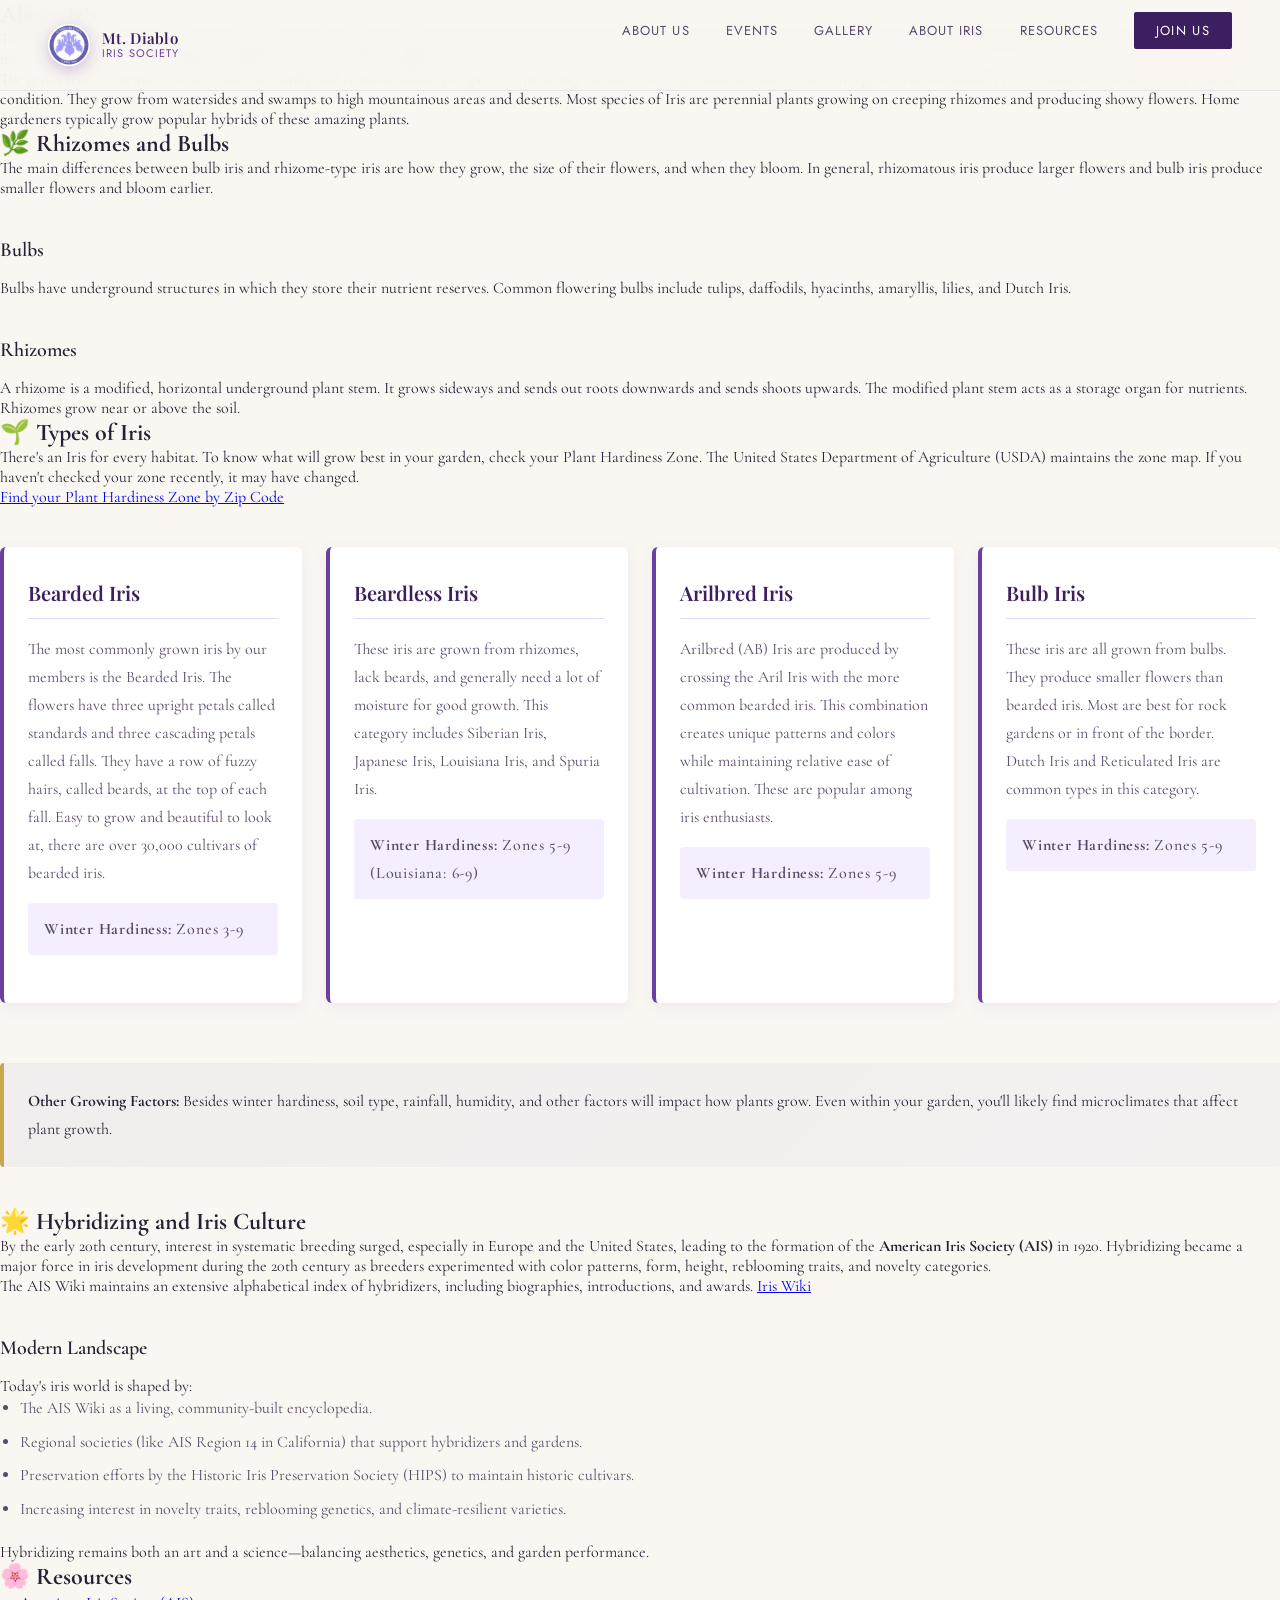
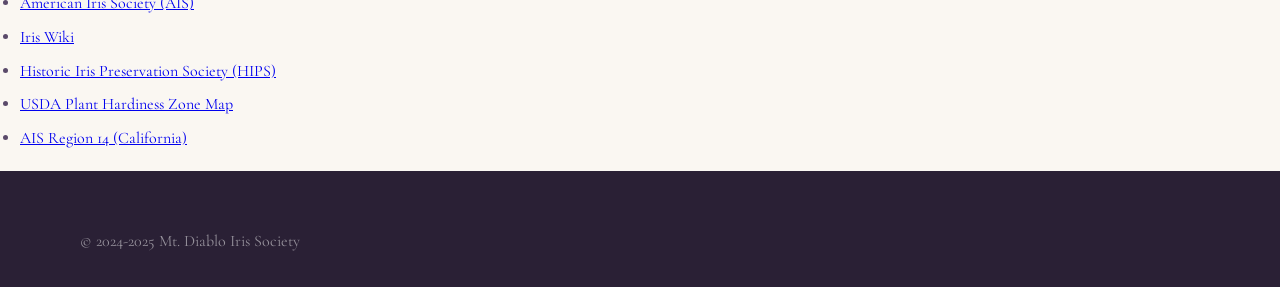
==== commit 3050da0a: "Match about-iris.html to cbris.org style: add iris types section with cards and practical content" ====
--- a/pages/about-iris.html
+++ b/pages/about-iris.html
@@ -30,89 +30,84 @@
 
     <main>
         <section class="about-iris-intro">
-            <h2>About Irises</h2>
-            <p>A concise way to think about irises is that they sit at the intersection of deep horticultural history, centuries of artistic symbolism, and a remarkably rich modern hybridizing culture. The story stretches from ancient cultivation to today's global network of hybridizers whose work fills the AIS Wiki with thousands of introductions.</p>
+            <h2>About Iris</h2>
+            <p>The Iris is one of the most beloved and popular garden plants. Evidence shows it's been used as a garden plant in ancient Egypt by King Thutmose III in 1469 B.C. In the Greek language the word "iris" means rainbow. Iris can be found in nearly every color of the rainbow, except for true red.</p>
+            <p>The genus Iris is a member of the Iridaceae family and contains about 300 species. The family includes Freesia, Gladiolus, and Crocus. Iris grow wild on almost every continent in nearly every climate condition. They grow from watersides and swamps to high mountainous areas and deserts. Most species of Iris are perennial plants growing on creeping rhizomes and producing showy flowers. Home gardeners typically grow popular hybrids of these amazing plants.</p>
+        </section>
+
+        <section class="iris-fundamentals">
+            <h2>🌿 Rhizomes and Bulbs</h2>
+            <p>The main differences between bulb iris and rhizome-type iris are how they grow, the size of their flowers, and when they bloom. In general, rhizomatous iris produce larger flowers and bulb iris produce smaller flowers and bloom earlier.</p>
+            
+            <h3>Bulbs</h3>
+            <p>Bulbs have underground structures in which they store their nutrient reserves. Common flowering bulbs include tulips, daffodils, hyacinths, amaryllis, lilies, and Dutch Iris.</p>
+            
+            <h3>Rhizomes</h3>
+            <p>A rhizome is a modified, horizontal underground plant stem. It grows sideways and sends out roots downwards and sends shoots upwards. The modified plant stem acts as a storage organ for nutrients. Rhizomes grow near or above the soil.</p>
+        </section>
+
+        <section class="iris-types">
+            <h2>🌱 Types of Iris</h2>
+            <p>There's an Iris for every habitat. To know what will grow best in your garden, check your Plant Hardiness Zone. The United States Department of Agriculture (USDA) maintains the zone map. If you haven't checked your zone recently, it may have changed.</p>
+            <p><a href="https://planthardiness.ars.usda.gov/" target="_blank">Find your Plant Hardiness Zone by Zip Code</a></p>
+
+            <div class="iris-types-grid">
+                <article class="iris-type-card">
+                    <h3>Bearded Iris</h3>
+                    <p>The most commonly grown iris by our members is the Bearded Iris. The flowers have three upright petals called standards and three cascading petals called falls. They have a row of fuzzy hairs, called beards, at the top of each fall. Easy to grow and beautiful to look at, there are over 30,000 cultivars of bearded iris.</p>
+                    <p class="hardiness-info"><strong>Winter Hardiness:</strong> Zones 3-9</p>
+                </article>
+
+                <article class="iris-type-card">
+                    <h3>Beardless Iris</h3>
+                    <p>These iris are grown from rhizomes, lack beards, and generally need a lot of moisture for good growth. This category includes Siberian Iris, Japanese Iris, Louisiana Iris, and Spuria Iris.</p>
+                    <p class="hardiness-info"><strong>Winter Hardiness:</strong> Zones 5-9 (Louisiana: 6-9)</p>
+                </article>
+
+                <article class="iris-type-card">
+                    <h3>Arilbred Iris</h3>
+                    <p>Arilbred (AB) Iris are produced by crossing the Aril Iris with the more common bearded iris. This combination creates unique patterns and colors while maintaining relative ease of cultivation. These are popular among iris enthusiasts.</p>
+                    <p class="hardiness-info"><strong>Winter Hardiness:</strong> Zones 5-9</p>
+                </article>
+
+                <article class="iris-type-card">
+                    <h3>Bulb Iris</h3>
+                    <p>These iris are all grown from bulbs. They produce smaller flowers than bearded iris. Most are best for rock gardens or in front of the border. Dutch Iris and Reticulated Iris are common types in this category.</p>
+                    <p class="hardiness-info"><strong>Winter Hardiness:</strong> Zones 5-9</p>
+                </article>
+            </div>
+
+            <div class="iris-growing-note">
+                <p><strong>Other Growing Factors:</strong> Besides winter hardiness, soil type, rainfall, humidity, and other factors will impact how plants grow. Even within your garden, you'll likely find microclimates that affect plant growth.</p>
+            </div>
         </section>
 
         <section class="iris-history">
-            <h2>🌿 Origins and Early History</h2>
-            <p>Irises have been cultivated since antiquity. They appear in <strong>ancient Egyptian</strong> art and were grown across the Mediterranean as both ornamentals and medicinal plants. By the early 20th century, interest in systematic breeding surged, especially in Europe and the United States, leading to the formation of the <strong>American Iris Society (AIS)</strong> in 1920. The Historic Iris Preservation Society documents how early varieties evolved and how breeders shaped the modern forms we recognize today. <a href="https://historiciris.org/library-category/iris-history/">Historic Iris Preservation Society</a></p>
+            <h2>🌟 Hybridizing and Iris Culture</h2>
+            <p>By the early 20th century, interest in systematic breeding surged, especially in Europe and the United States, leading to the formation of the <strong>American Iris Society (AIS)</strong> in 1920. Hybridizing became a major force in iris development during the 20th century as breeders experimented with color patterns, form, height, reblooming traits, and novelty categories.</p>
             
-            <p>Key early milestones:</p>
-            <ul>
-                <li>Expansion of <em>tall bearded</em> irises through European breeding in the 1800s.</li>
-                <li>Introduction of color breakthroughs and form refinements in the early 1900s.</li>
-                <li>Establishment of AIS checklists and awards (e.g., the Dykes Medal) that standardized naming and quality benchmarks.</li>
-            </ul>
-        </section>
-
-        <section class="hybridizing-evolution">
-            <h2>🌱 Evolution of Hybridizing</h2>
-            <p>Hybridizing became a major force in iris development during the 20th century. Breeders experimented with:</p>
-            <ul>
-                <li><strong>Color patterns</strong> (plicata, amoena, luminata, broken color)</li>
-                <li><strong>Form</strong> (ruffling, flaring, tailored forms)</li>
-                <li><strong>Height and branching</strong></li>
-                <li><strong>Reblooming traits</strong></li>
-                <li><strong>Novelty categories</strong> (space-age horns, spoons, flounces)</li>
-            </ul>
-            <p>The AIS Wiki maintains an extensive alphabetical index of hybridizers, including biographies, introductions, and awards. <a href="https://www.wiki.irises.org/Main/Bio/InfoHybridizers">Iris Wiki</a></p>
-        </section>
-
-        <section class="influential-hybridizers">
-            <h2>🌟 Influential Hybridizers</h2>
-            <p>A few names illustrate how diverse and influential the hybridizing community has been:</p>
-
-            <h3>Early and Historic Figures</h3>
-            <ul>
-                <li><strong>William Mohr (1871–1923)</strong> — Pioneered crosses that expanded color and form; his work influenced generations. <a href="http://aisregion14.org/hybridizers/">aisregion14.org</a></li>
-                <li><strong>Sydney B. Mitchell (1878–1951)</strong> — A foundational California hybridizer whose work shaped West Coast breeding. <a href="http://aisregion14.org/hybridizers/">aisregion14.org</a></li>
-                <li><strong>Carl Salbach (1870–1962)</strong> — A major early California hybridizer and purveyor, widely influential in the 1930s. <a href="https://historiciris.org/library-category/iris-history/">Historic Iris Preservation Society</a></li>
-            </ul>
-
-            <h3>Mid-Century Innovators</h3>
-            <ul>
-                <li><strong>Clara Rees</strong> — Created <em>'Snow Flurry'</em>, a landmark variety that transformed modern ruffling. <a href="https://historiciris.org/library-category/iris-history/">Historic Iris Preservation Society</a></li>
-                <li><strong>James Gibson (1902–1993)</strong> — Known for dramatic plicatas and pattern innovations. <a href="http://aisregion14.org/hybridizers/">aisregion14.org</a></li>
-            </ul>
-
-            <h3>Modern and Contemporary Breeders</h3>
-            <ul>
-                <li><strong>Joe Ghio</strong> — One of the most prolific modern hybridizers; known for form, color clarity, and award-winning tall beardeds. <a href="http://aisregion14.org/hybridizers/">aisregion14.org</a></li>
-                <li><strong>Rick Tasco & Roger Duncan (Superstition Iris Gardens)</strong> — Leaders in arilbred and novelty breeding. <a href="http://aisregion14.org/hybridizers/">aisregion14.org</a></li>
-                <li><strong>Fred Kerr (Rainbow Acres)</strong> — Known for bold color combinations and strong garden performance. <a href="http://aisregion14.org/hybridizers/">aisregion14.org</a></li>
-                <li><strong>Bill Maryott</strong> — Hybridized <em>'That's All Folks'</em>, a Dykes Medal winner. <a href="http://aisregion14.org/hybridizers/">aisregion14.org</a></li>
-            </ul>
-            <p>Region 14 (California) alone has produced dozens of influential hybridizers, reflecting the region's ideal climate and long-standing iris culture.</p>
-        </section>
-
-        <section class="cultural-significance">
-            <h2>🌸 Cultural and Botanical Significance</h2>
-            <p>Irises carry symbolic weight across cultures:</p>
-            <ul>
-                <li><strong>France</strong> adopted the iris as the <em>fleur-de-lis</em>, a royal emblem.</li>
-                <li><strong>Japan</strong> cultivates <em>Iris ensata</em> in traditional gardens and festivals.</li>
-                <li><strong>Modern horticulture</strong> values irises for their diversity—over 300 species and tens of thousands of registered cultivars.</li>
-            </ul>
-            <p>Botanically, irises span multiple sections:</p>
-            <ul>
-                <li><strong>Bearded irises</strong> (TB, IB, BB, SDB, MDB)</li>
-                <li><strong>Beardless groups</strong> (Siberian, Japanese, Louisiana, Spuria)</li>
-                <li><strong>Aril and arilbred</strong> types with Middle Eastern ancestry</li>
-            </ul>
-            <p>Each group has its own hybridizing challenges and breakthroughs.</p>
-        </section>
-
-        <section class="modern-landscape">
-            <h2>🌈 The Modern Landscape</h2>
+            <p>The AIS Wiki maintains an extensive alphabetical index of hybridizers, including biographies, introductions, and awards. <a href="https://www.wiki.irises.org/Main/Bio/InfoHybridizers" target="_blank">Iris Wiki</a></p>
+            
+            <h3>Modern Landscape</h3>
             <p>Today's iris world is shaped by:</p>
             <ul>
                 <li>The AIS Wiki as a living, community-built encyclopedia.</li>
-                <li>Regional societies (like AIS Region 14) that support hybridizers and gardens.</li>
-                <li>Preservation efforts by HIPS to maintain historic cultivars.</li>
+                <li>Regional societies (like AIS Region 14 in California) that support hybridizers and gardens.</li>
+                <li>Preservation efforts by the Historic Iris Preservation Society (HIPS) to maintain historic cultivars.</li>
                 <li>Increasing interest in novelty traits, reblooming genetics, and climate-resilient varieties.</li>
             </ul>
             <p>Hybridizing remains both an art and a science—balancing aesthetics, genetics, and garden performance.</p>
+        </section>
+
+        <section class="iris-resources">
+            <h2>🌸 Resources</h2>
+            <ul>
+                <li><a href="https://www.iris.org/" target="_blank">American Iris Society (AIS)</a></li>
+                <li><a href="https://www.wiki.irises.org/" target="_blank">Iris Wiki</a></li>
+                <li><a href="https://historiciris.org/" target="_blank">Historic Iris Preservation Society (HIPS)</a></li>
+                <li><a href="https://planthardiness.ars.usda.gov/" target="_blank">USDA Plant Hardiness Zone Map</a></li>
+                <li><a href="http://aisregion14.org/" target="_blank">AIS Region 14 (California)</a></li>
+            </ul>
         </section>
     </main>
 
--- a/css/styles.css
+++ b/css/styles.css
@@ -867,59 +867,95 @@
 
 /* ── GALLERY STRIP ── */
 .gallery-section {
-  padding: 110px 80px;
+  padding: 80px 60px;
   max-width: 1400px;
   margin: 0 auto;
 }
 
-.gallery-header {
-  text-align: center;
-  margin-bottom: 60px;
+.gallery-category {
+  font-family: 'Playfair Display', serif;
+  font-size: 28px;
+  font-weight: 600;
+  color: var(--iris-deep);
+  margin-bottom: 40px;
+  padding-bottom: 16px;
+  border-bottom: 2px solid var(--gold);
 }
 
 .gallery-grid {
   display: grid;
-  grid-template-columns: 2fr 1fr 1fr;
-  grid-template-rows: 240px 240px;
-  gap: 12px;
+  grid-template-columns: repeat(auto-fill, minmax(240px, 1fr));
+  gap: 16px;
+  margin-bottom: 40px;
 }
 
 .gallery-item {
+  position: relative;
   border-radius: 4px;
   overflow: hidden;
-  position: relative;
+  aspect-ratio: 1/1;
   cursor: pointer;
-}
-
-.gallery-item:first-child {
-  grid-row: span 2;
+  transition: transform 0.3s ease;
+  background: var(--iris-pale);
+}
+
+.gallery-item:hover {
+  transform: translateY(-8px);
 }
 
 .gallery-item img {
   width: 100%;
   height: 100%;
-  transition: transform 0.6s ease;
+  object-fit: cover;
+  transition: transform 0.4s ease;
 }
 
 .gallery-item:hover img {
-  transform: scale(1.05);
-}
-
-
-
-.gallery-overlay {
-  position: absolute;
-  inset: 0;
-  background: linear-gradient(to top, rgba(59, 31, 94, 0.7) 0%, transparent 60%);
+  transform: scale(1.08);
+}
+
+.gallery-metadata {
+  position: absolute;
+  bottom: 0;
+  left: 0;
+  right: 0;
+  padding: 20px 16px;
+  background: linear-gradient(
+    to top,
+    rgba(59, 31, 94, 0.9) 0%,
+    rgba(59, 31, 94, 0.6) 60%,
+    transparent 100%
+  );
+  color: var(--white);
+  display: flex;
+  flex-direction: column;
+  gap: 6px;
+  transform: translateY(16px);
   opacity: 0;
-  transition: opacity 0.3s;
-  display: flex;
-  align-items: flex-end;
-  padding: 24px;
-}
-
-.gallery-item:hover .gallery-overlay {
+  transition: all 0.3s ease;
+}
+
+.gallery-item:hover .gallery-metadata {
+  transform: translateY(0);
   opacity: 1;
+}
+
+.iris-class {
+  font-family: 'Jost', sans-serif;
+  font-size: 10px;
+  font-weight: 600;
+  letter-spacing: 0.1em;
+  text-transform: uppercase;
+  color: var(--gold-light);
+}
+
+.gallery-metadata h4 {
+  font-family: 'Playfair Display', serif;
+  font-size: 16px;
+  font-weight: 600;
+  margin: 0;
+  color: var(--white);
+  line-height: 1.2;
 }
 
 .gallery-label {
@@ -927,6 +963,75 @@
   font-size: 16px;
   font-style: italic;
   color: var(--white);
+}
+
+/* ── IRIS TYPE CARDS ── */
+.iris-types-grid {
+  display: grid;
+  grid-template-columns: repeat(auto-fit, minmax(280px, 1fr));
+  gap: 24px;
+  margin: 40px 0 60px;
+}
+
+.iris-type-card {
+  background: var(--white);
+  border-radius: 6px;
+  padding: 32px 24px;
+  border-left: 4px solid var(--iris-mid);
+  transition: all 0.3s ease;
+  box-shadow: 0 4px 15px rgba(107, 63, 160, 0.08);
+}
+
+.iris-type-card:hover {
+  transform: translateY(-6px);
+  box-shadow: 0 8px 25px rgba(107, 63, 160, 0.15);
+  border-left-color: var(--gold);
+}
+
+.iris-type-card h3 {
+  font-family: 'Playfair Display', serif;
+  font-size: 20px;
+  font-weight: 600;
+  color: var(--iris-deep);
+  margin: 0 0 16px;
+  padding-bottom: 12px;
+  border-bottom: 1px solid var(--iris-pale);
+}
+
+.iris-type-card p {
+  font-family: 'Cormorant Garamond', serif;
+  font-size: 16px;
+  color: var(--text-mid);
+  line-height: 1.75;
+  margin: 16px 0;
+}
+
+.hardiness-info {
+  font-family: 'Jost', sans-serif;
+  font-size: 13px;
+  font-weight: 500;
+  letter-spacing: 0.05em;
+  color: var(--iris-mid);
+  padding: 12px 16px;
+  background: var(--iris-blush);
+  border-radius: 4px;
+  margin-top: 16px !important;
+}
+
+.iris-growing-note {
+  background: linear-gradient(135deg, rgba(107, 63, 160, 0.05) 0%, rgba(155, 111, 212, 0.05) 100%);
+  border-left: 4px solid var(--gold);
+  border-radius: 4px;
+  padding: 24px;
+  margin: 40px 0;
+}
+
+.iris-growing-note p {
+  font-family: 'Cormorant Garamond', serif;
+  font-size: 16px;
+  color: var(--charcoal);
+  line-height: 1.75;
+  margin: 0;
 }
 
 /* Decorative iris SVG shapes */
@@ -1269,6 +1374,7 @@
 
   .about-section,
   .gallery-section,
+  .iris-types-grid,
   .mailing-section {
     padding: 80px 48px;
   }
@@ -1335,18 +1441,22 @@
   }
 
   .gallery-grid {
-    grid-template-columns: 1fr 1fr;
-    grid-template-rows: auto;
-  }
-
-  .gallery-item:first-child {
-    grid-column: span 2;
-    grid-row: span 1;
-    height: 240px;
+    grid-template-columns: repeat(auto-fill, minmax(180px, 1fr));
+    gap: 12px;
   }
 
   .gallery-section {
     padding: 60px 32px;
+  }
+
+  .iris-types-grid {
+    grid-template-columns: 1fr;
+    gap: 16px;
+    margin: 32px 0 48px;
+  }
+
+  .iris-growing-note {
+    padding: 20px;
   }
 
   .mailing-section {
@@ -1372,3 +1482,67 @@
     padding: 60px 32px;
   }
 }
+/* ── GALLERY PAGE (uniform grid) ── */
+.gallery-page {
+  padding: 110px 80px;
+  max-width: 1400px;
+  margin: 0 auto;
+}
+
+.gallery-page-grid {
+  display: grid;
+  grid-template-columns: repeat(auto-fit, minmax(260px, 1fr));
+  gap: 18px;
+}
+
+.gallery-page-grid .gallery-item {
+  height: 260px;
+  border-radius: 4px;
+  overflow: hidden;
+  position: relative;
+  cursor: pointer;
+}
+
+.gallery-page-grid .gallery-item img {
+  width: 100%;
+  height: 100%;
+  object-fit: cover;
+  transition: transform 0.5s ease;
+}
+
+.gallery-page-grid .gallery-item:hover img {
+  transform: scale(1.05);
+}
+
+.gallery-page-grid .gallery-overlay {
+  position: absolute;
+  inset: 0;
+  background: linear-gradient(to top, rgba(59, 31, 94, 0.6), transparent 60%);
+  opacity: 0;
+  transition: opacity 0.3s;
+  display: flex;
+  align-items: flex-end;
+  padding: 20px;
+}
+
+.gallery-page-grid .gallery-item:hover .gallery-overlay {
+  opacity: 1;
+}
+
+.gallery-page-grid .gallery-label {
+  font-family: 'Playfair Display', serif;
+  font-size: 15px;
+  font-style: italic;
+  color: var(--white);
+}
+
+/* Responsive */
+@media (max-width: 768px) {
+  .gallery-page {
+    padding: 60px 32px;
+  }
+
+  .gallery-page-grid .gallery-item {
+    height: 200px;
+  }
+}
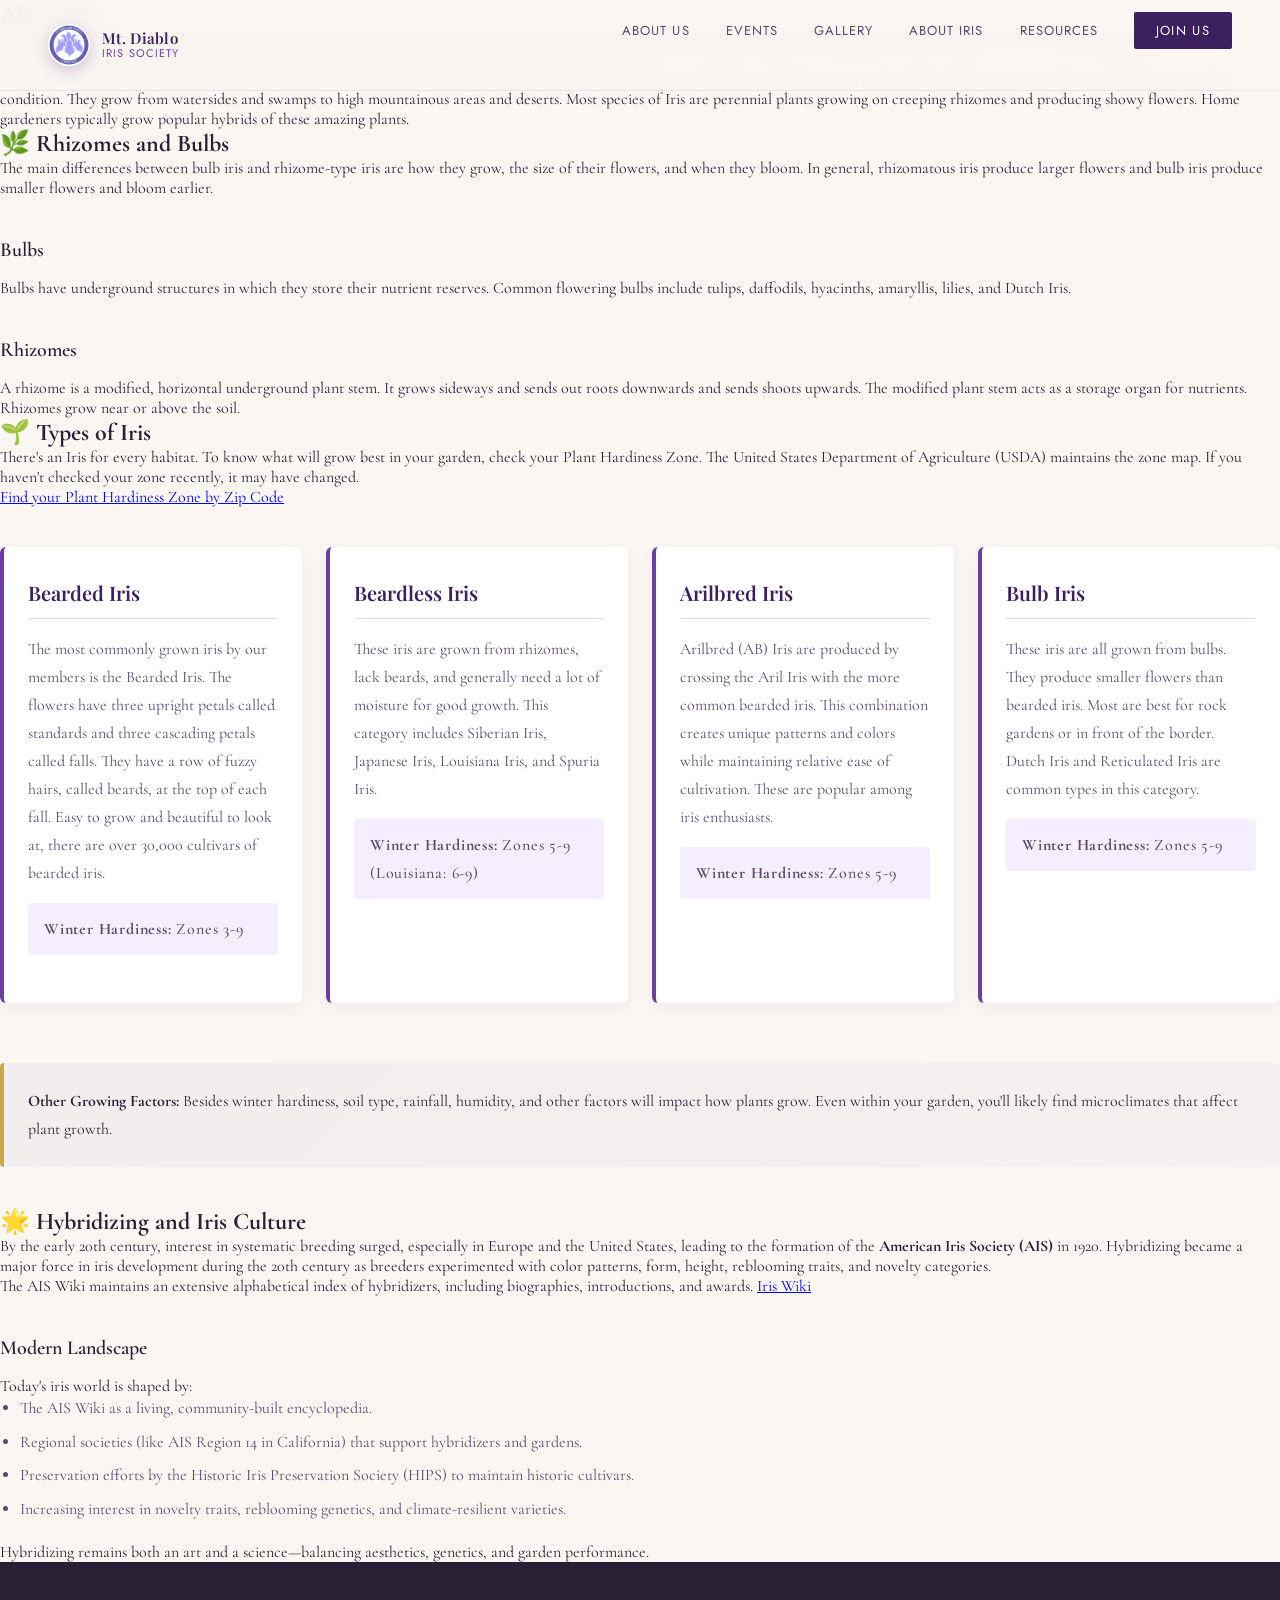
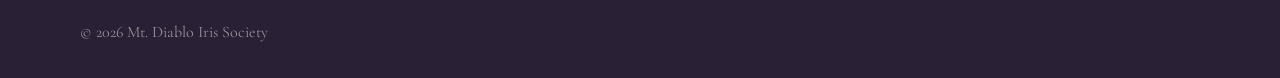
==== commit 00e1fefc: "fixing Co" ====
--- a/pages/about-iris.html
+++ b/pages/about-iris.html
@@ -99,20 +99,11 @@
             <p>Hybridizing remains both an art and a science—balancing aesthetics, genetics, and garden performance.</p>
         </section>
 
-        <section class="iris-resources">
-            <h2>🌸 Resources</h2>
-            <ul>
-                <li><a href="https://www.iris.org/" target="_blank">American Iris Society (AIS)</a></li>
-                <li><a href="https://www.wiki.irises.org/" target="_blank">Iris Wiki</a></li>
-                <li><a href="https://historiciris.org/" target="_blank">Historic Iris Preservation Society (HIPS)</a></li>
-                <li><a href="https://planthardiness.ars.usda.gov/" target="_blank">USDA Plant Hardiness Zone Map</a></li>
-                <li><a href="http://aisregion14.org/" target="_blank">AIS Region 14 (California)</a></li>
-            </ul>
-        </section>
+        
     </main>
 
     <footer>
-        <p>&copy; 2024-2025 Mt. Diablo Iris Society</p>
+        <p>&copy; 2026 Mt. Diablo Iris Society</p>
     </footer>
 
     <script src="../js/scripts.js"></script>
--- a/css/styles.css
+++ b/css/styles.css
@@ -279,6 +279,9 @@
   justify-content: center;
   align-items: center;
   height: 100%;
+}
+.hero {
+  padding-top: 120px; /* gives breathing room below the fixed nav */
 }
 
 
@@ -1034,6 +1037,147 @@
   margin: 0;
 }
 
+/* ── EVENTS ── */
+.events-intro {
+  max-width: 1200px;
+  margin: 0 auto 80px;
+  padding: 0 60px;
+}
+
+.events-intro h2 {
+  font-family: 'Playfair Display', serif;
+  font-size: 42px;
+  font-weight: 600;
+  color: var(--iris-deep);
+  margin-bottom: 20px;
+}
+
+.events-intro p {
+  font-family: 'Cormorant Garamond', serif;
+  font-size: 18px;
+  color: var(--text-mid);
+  line-height: 1.8;
+  max-width: 700px;
+}
+
+.events-list {
+  max-width: 1200px;
+  margin: 0 auto;
+  padding: 0 60px;
+  display: flex;
+  flex-direction: column;
+  gap: 0;
+}
+
+.event-row {
+  display: grid;
+  grid-template-columns: 120px 1fr 280px;
+  gap: 40px;
+  align-items: start;
+  padding: 48px 0;
+  border-top: 2px solid var(--charcoal);
+  border-bottom: 0;
+}
+
+.event-row:first-child {
+  border-top: 2px solid var(--charcoal);
+}
+
+.event-row:last-child {
+  border-bottom: 2px solid var(--charcoal);
+}
+
+.event-row:hover {
+  background-color: transparent;
+}
+
+.event-date-col {
+  font-family: 'Playfair Display', serif;
+  font-size: 16px;
+  font-weight: 600;
+  color: var(--iris-deep);
+  text-transform: capitalize;
+}
+
+.event-details-col {
+  display: flex;
+  flex-direction: column;
+  gap: 8px;
+}
+
+.event-title {
+  font-family: 'Playfair Display', serif;
+  font-size: 20px;
+  font-weight: 600;
+  color: var(--iris-deep);
+}
+
+.event-topic {
+  font-family: 'Cormorant Garamond', serif;
+  font-size: 16px;
+  color: var(--text-mid);
+  font-style: italic;
+}
+
+.event-speaker {
+  font-family: 'Cormorant Garamond', serif;
+  font-size: 16px;
+  color: var(--charcoal);
+}
+
+.event-location {
+  font-family: 'Cormorant Garamond', serif;
+  font-size: 16px;
+  font-weight: 600;
+  color: var(--iris-mid);
+}
+
+.event-address {
+  font-family: 'Cormorant Garamond', serif;
+  font-size: 15px;
+  color: var(--text-mid);
+}
+
+.event-admission {
+  font-family: 'Cormorant Garamond', serif;
+  font-size: 15px;
+  color: var(--text-mid);
+  font-style: italic;
+}
+
+.event-time-col {
+  display: flex;
+  flex-direction: column;
+  gap: 6px;
+  text-align: right;
+}
+
+.event-time {
+  font-family: 'Playfair Display', serif;
+  font-size: 16px;
+  font-weight: 600;
+  color: var(--iris-deep);
+}
+
+.event-note {
+  font-family: 'Cormorant Garamond', serif;
+  font-size: 15px;
+  color: var(--text-mid);
+}
+
+.event-time {
+  font-family: 'Playfair Display', serif;
+  font-size: 16px;
+  font-weight: 600;
+  color: var(--iris-deep);
+}
+
+.event-note {
+  font-family: 'Cormorant Garamond', serif;
+  font-size: 14px;
+  color: var(--text-mid);
+}
+
 /* Decorative iris SVG shapes */
 .iris-shape {
   position: absolute;
@@ -1375,8 +1519,24 @@
   .about-section,
   .gallery-section,
   .iris-types-grid,
+  .events-intro,
+  .events-list,
   .mailing-section {
     padding: 80px 48px;
+  }
+
+  .events-intro {
+    padding: 0 48px;
+  }
+
+  .events-list {
+    padding: 0 48px;
+  }
+
+  .event-row {
+    grid-template-columns: 100px 1fr 240px;
+    gap: 30px;
+    padding: 40px 0;
   }
 
   .events-section {
@@ -1425,19 +1585,52 @@
     padding: 60px 32px;
   }
 
-  .events-grid {
+  .events-intro {
+    padding: 0 32px;
+  }
+
+  .events-intro h2 {
+    font-size: 32px;
+  }
+
+  .events-intro p {
+    font-size: 16px;
+  }
+
+  .events-list {
+    padding: 0 32px;
+  }
+
+  .event-row {
     grid-template-columns: 1fr;
-    padding: 0;
+    gap: 12px;
+    padding: 32px 0;
+  }
+
+  .event-row:hover {
+    padding: 32px 0;
+    margin: 0;
+  }
+
+  .event-date-col {
+    font-size: 14px;
+    margin-bottom: 8px;
+  }
+
+  .event-title {
+    font-size: 16px;
+  }
+
+  .event-time-col {
+    text-align: left;
+  }
+
+  .event-time {
+    font-size: 15px;
   }
 
   .events-section {
     padding: 60px 32px;
-  }
-
-  .events-header {
-    flex-direction: column;
-    align-items: flex-start;
-    gap: 16px;
   }
 
   .gallery-grid {
@@ -1529,6 +1722,26 @@
   opacity: 1;
 }
 
+/* Interior page layout (matches Events page) */
+.page-section {
+  padding: 110px 80px;
+  max-width: 1240px;
+  margin: 0 auto;
+}
+
+@media (max-width: 1024px) {
+  .page-section {
+    padding: 80px 48px;
+  }
+}
+
+@media (max-width: 768px) {
+  .page-section {
+    padding: 60px 32px;
+  }
+}
+
+
 .gallery-page-grid .gallery-label {
   font-family: 'Playfair Display', serif;
   font-size: 15px;
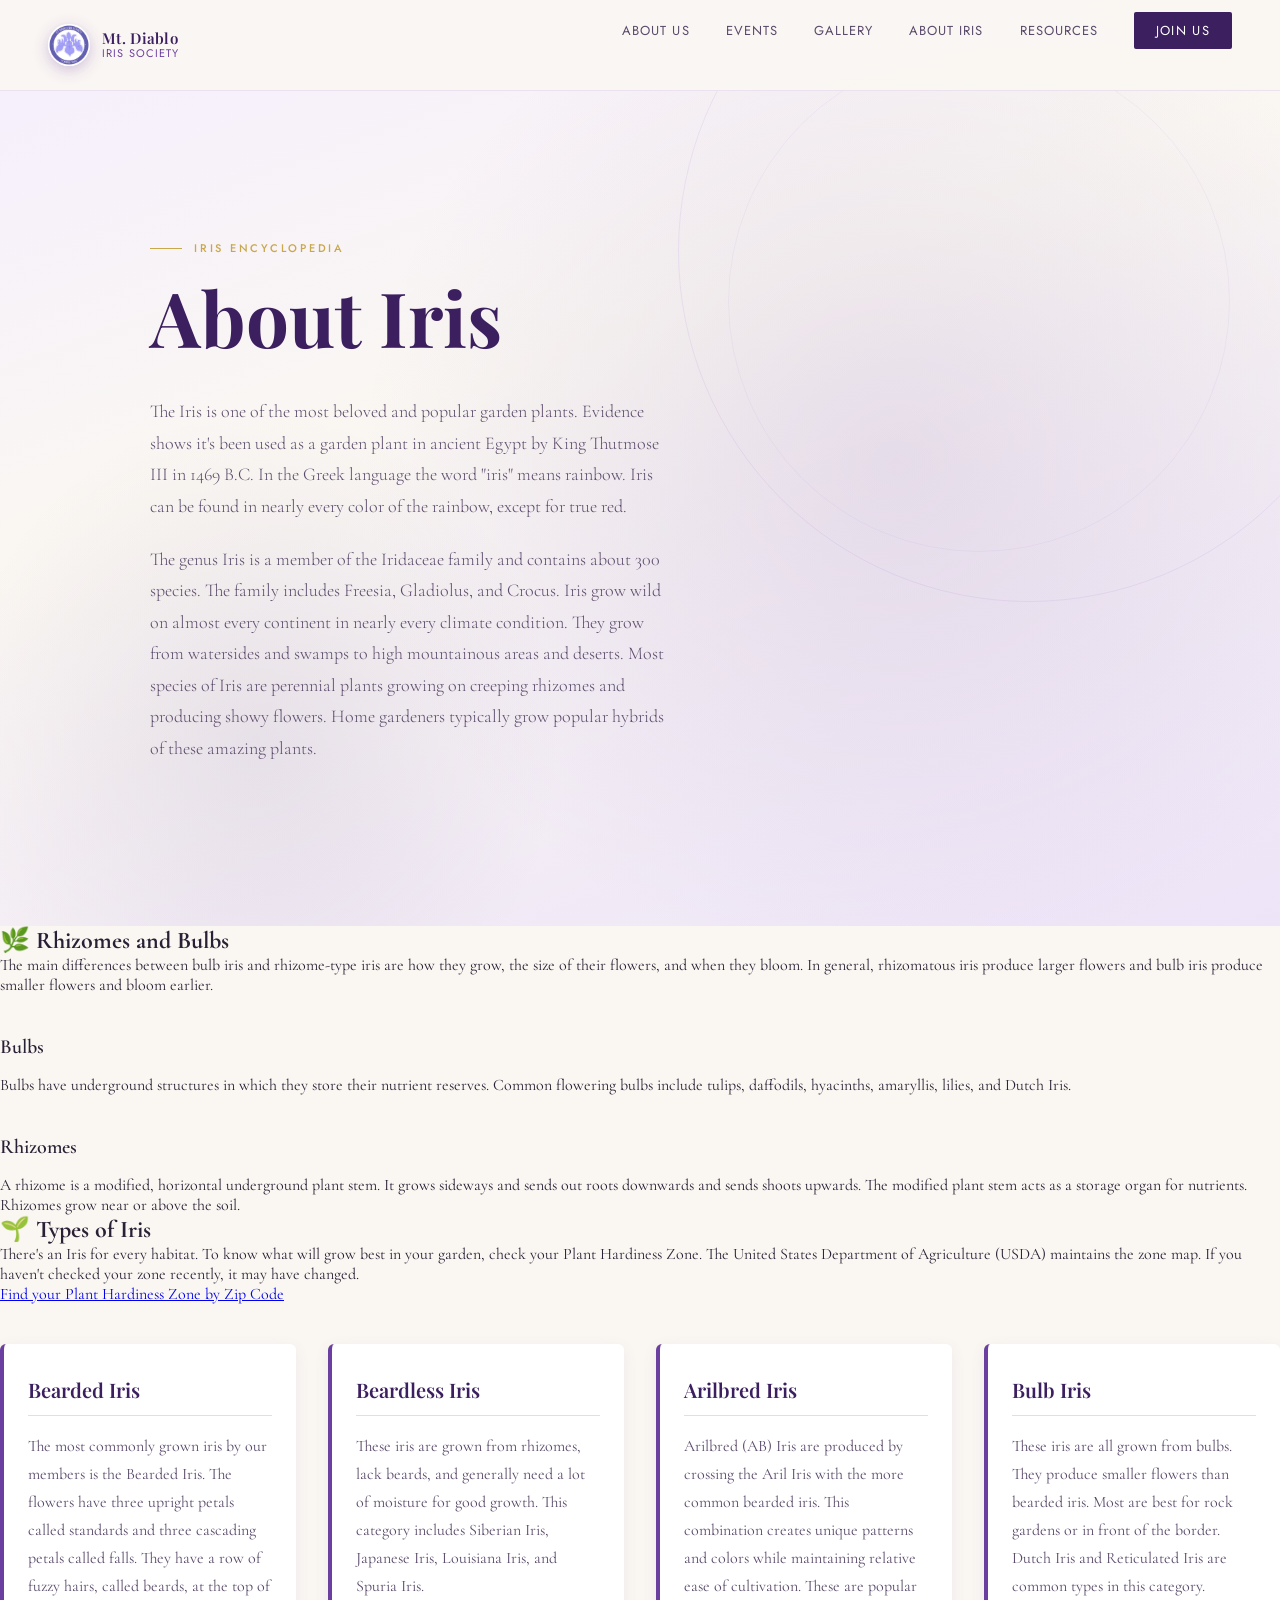
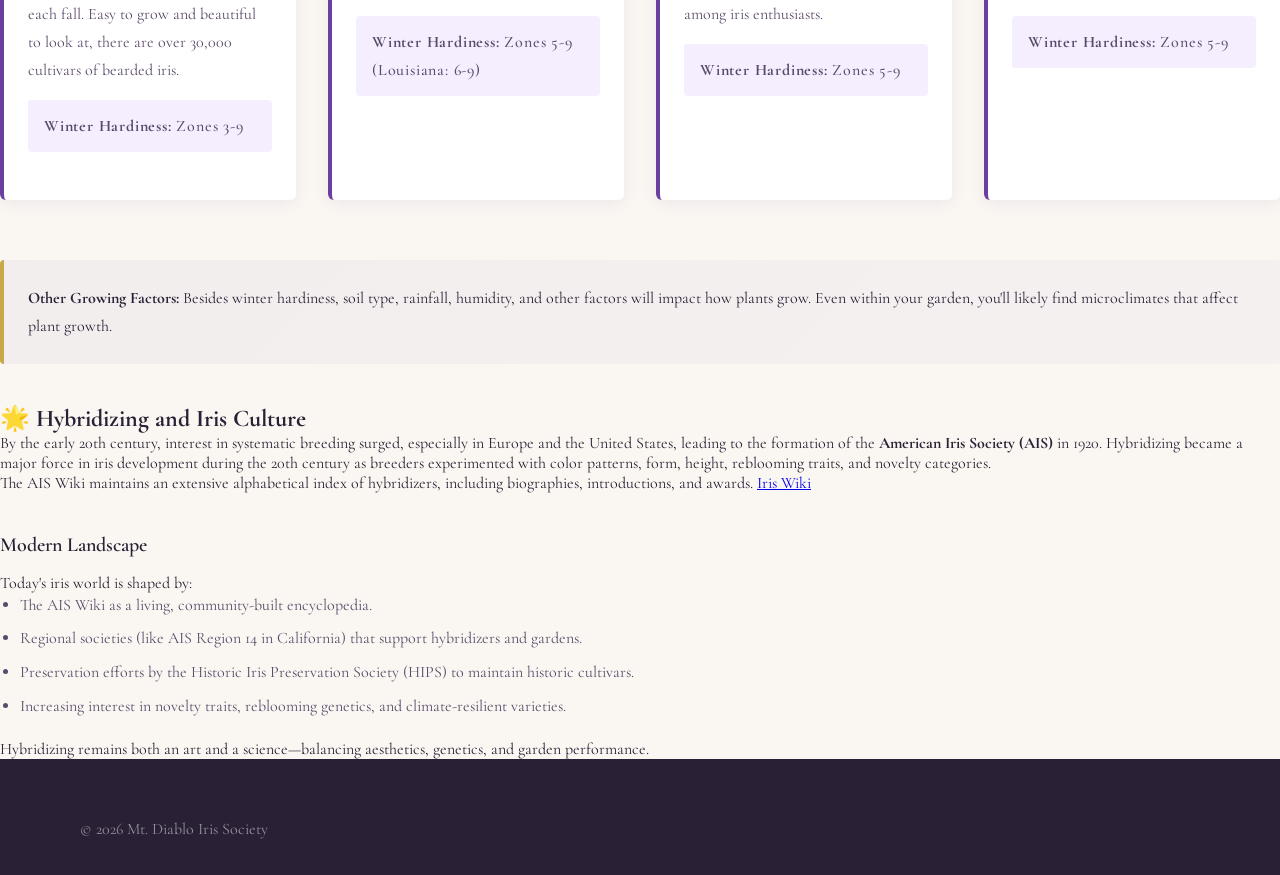
==== commit 2063b33d: "fixing about iris page" ====
--- a/pages/about-iris.html
+++ b/pages/about-iris.html
@@ -29,10 +29,16 @@
 </nav>
 
     <main>
-        <section class="about-iris-intro">
-            <h2>About Iris</h2>
-            <p>The Iris is one of the most beloved and popular garden plants. Evidence shows it's been used as a garden plant in ancient Egypt by King Thutmose III in 1469 B.C. In the Greek language the word "iris" means rainbow. Iris can be found in nearly every color of the rainbow, except for true red.</p>
-            <p>The genus Iris is a member of the Iridaceae family and contains about 300 species. The family includes Freesia, Gladiolus, and Crocus. Iris grow wild on almost every continent in nearly every climate condition. They grow from watersides and swamps to high mountainous areas and deserts. Most species of Iris are perennial plants growing on creeping rhizomes and producing showy flowers. Home gardeners typically grow popular hybrids of these amazing plants.</p>
+        <section class="hero" style="min-height:unset;padding-top:120px;padding-bottom:60px;">
+            <div class="hero-bg"></div>
+            <div class="hero-inner" style="align-items:flex-start;gap:0;max-width:1100px;">
+                <div style="flex:1 1 0;min-width:0;">
+                    <div class="hero-eyebrow">Iris Encyclopedia</div>
+                    <h1 class="hero-title" style="margin-bottom:0.5em;">About Iris</h1>
+                    <p class="hero-desc" style="margin-bottom:1.2em;">The Iris is one of the most beloved and popular garden plants. Evidence shows it's been used as a garden plant in ancient Egypt by King Thutmose III in 1469 B.C. In the Greek language the word "iris" means rainbow. Iris can be found in nearly every color of the rainbow, except for true red.</p>
+                    <p class="hero-desc" style="margin-bottom:1.2em;">The genus Iris is a member of the Iridaceae family and contains about 300 species. The family includes Freesia, Gladiolus, and Crocus. Iris grow wild on almost every continent in nearly every climate condition. They grow from watersides and swamps to high mountainous areas and deserts. Most species of Iris are perennial plants growing on creeping rhizomes and producing showy flowers. Home gardeners typically grow popular hybrids of these amazing plants.</p>
+                </div>
+            </div>
         </section>
 
         <section class="iris-fundamentals">
--- a/css/styles.css
+++ b/css/styles.css
@@ -653,18 +653,28 @@
 
 .about-card-grid {
   display: grid;
-  grid-template-columns: 1fr 1fr;
-  gap: 16px;
+  grid-template-columns: repeat(1, 1fr);
+  gap: 24px;
+}
+
+@media (min-width: 900px) {
+  .about-card-grid {
+    grid-template-columns: repeat(4, 1fr);
+  }
 }
 
 .about-card {
   background: var(--white);
   border-radius: 4px;
-  padding: 32px 28px;
+  padding: 18px 14px;
   border: 1px solid rgba(155, 111, 212, 0.12);
   transition: all 0.3s;
   position: relative;
   overflow: hidden;
+  min-width: 0;
+  max-width: 260px;
+  margin-left: auto;
+  margin-right: auto;
 }
 
 .about-card::before {
@@ -971,8 +981,11 @@
 /* ── IRIS TYPE CARDS ── */
 .iris-types-grid {
   display: grid;
-  grid-template-columns: repeat(auto-fit, minmax(280px, 1fr));
-  gap: 24px;
+  grid-template-columns: repeat(4, 1fr);
+  gap: 32px;
+  width: 100%;
+  max-width: 100vw;
+  margin: 0 auto;
   margin: 40px 0 60px;
 }
 
@@ -1495,8 +1508,8 @@
 
 /* ── SCROLL REVEAL ── */
 .reveal {
-  opacity: 0;
-  transform: translateY(30px);
+  opacity: 1;
+  transform: translateY(0);
   transition: opacity 0.8s ease, transform 0.8s ease;
 }
 
@@ -1729,6 +1742,76 @@
   margin: 0 auto;
 }
 
+/* Unified interior page header */
+.interior-header {
+  padding: 110px 80px 60px;
+  background: var(--cream);
+}
+
+.interior-header-inner {
+  max-width: 1240px;
+  margin: 0 auto;
+}
+
+.resources-split {
+  display: grid;
+  grid-template-columns: 1fr 1fr;
+  gap: 60px;
+  max-width: 1400px;
+  margin: 0 auto;
+  padding: 110px 80px;
+}
+
+.resources-left {
+  display: flex;
+  flex-direction: column;
+  gap: 20px;
+}
+
+.resources-right img {
+  width: 100%;
+  display: block;
+}
+
+/* Poster card */
+.resources-poster-card {
+  background: var(--white);
+  border-radius: 4px;
+  border: 1px solid rgba(155, 111, 212, 0.12);
+  box-shadow: 0 4px 20px rgba(59, 31, 94, 0.10);
+  overflow: hidden;
+  position: relative;
+}
+
+.resources-poster-card::before {
+  content: '';
+  position: absolute;
+  top: 0;
+  left: 0;
+  right: 0;
+  height: 3px;
+  background: linear-gradient(to right, var(--iris-mid), var(--iris-light));
+}
+
+.resources-poster-caption {
+  padding: 20px 24px;
+  font-family: 'Cormorant Garamond', serif;
+  font-size: 17px;
+  line-height: 1.7;
+  color: var(--text-mid);
+  background: var(--cream);
+  border-top: 1px solid rgba(155, 111, 212, 0.10);
+}
+
+/* Mobile collapse */
+@media (max-width: 768px) {
+  .resources-split {
+    grid-template-columns: 1fr;
+    padding: 60px 32px;
+  }
+}
+
+
 @media (max-width: 1024px) {
   .page-section {
     padding: 80px 48px;
@@ -1755,6 +1838,79 @@
     padding: 60px 32px;
   }
 
+@media (max-width: 768px) {
+  .interior-hero {
+    padding: 120px 32px 80px;
+  }
+}
+.content-wrapper {
+  max-width: 1240px;
+  margin: 0 auto;
+  padding: 0 60px;
+}
+
+  .page-section {
+  padding: 110px 80px;
+  max-width: 1400px;
+  margin: 0 auto;
+}
+/* Unified interior page header */
+.interior-header {
+  padding: 110px 80px 60px;
+  background: var(--cream);
+}
+
+.interior-header-inner {
+  max-width: 1240px;
+  margin: 0 auto;
+}
+
+/* Poster card for Resources page */
+.resources-poster-card {
+  background: var(--white);
+  border-radius: 4px;
+  border: 1px solid rgba(155, 111, 212, 0.12);
+  box-shadow: 0 4px 20px rgba(59, 31, 94, 0.10);
+  overflow: hidden;
+  position: relative;
+  transition: all 0.3s ease;
+}
+
+/* Top accent bar (matches .about-card::before) */
+.resources-poster-card::before {
+  content: '';
+  position: absolute;
+  top: 0;
+  left: 0;
+  right: 0;
+  height: 3px;
+  background: linear-gradient(to right, var(--iris-mid), var(--iris-light));
+  transform: scaleX(1);
+  transform-origin: left;
+}
+
+.resources-poster-card:hover {
+  transform: translateY(-4px);
+  box-shadow: 0 12px 40px rgba(107, 63, 160, 0.15);
+}
+
+.resources-poster-card img {
+  width: 100%;
+  display: block;
+}
+
+/* Caption styling that matches your serif body text */
+.resources-poster-caption {
+  padding: 20px 24px;
+  font-family: 'Cormorant Garamond', serif;
+  font-size: 17px;
+  line-height: 1.7;
+  color: var(--text-mid);
+  background: var(--cream);
+  border-top: 1px solid rgba(155, 111, 212, 0.10);
+}
+
+  
   .gallery-page-grid .gallery-item {
     height: 200px;
   }
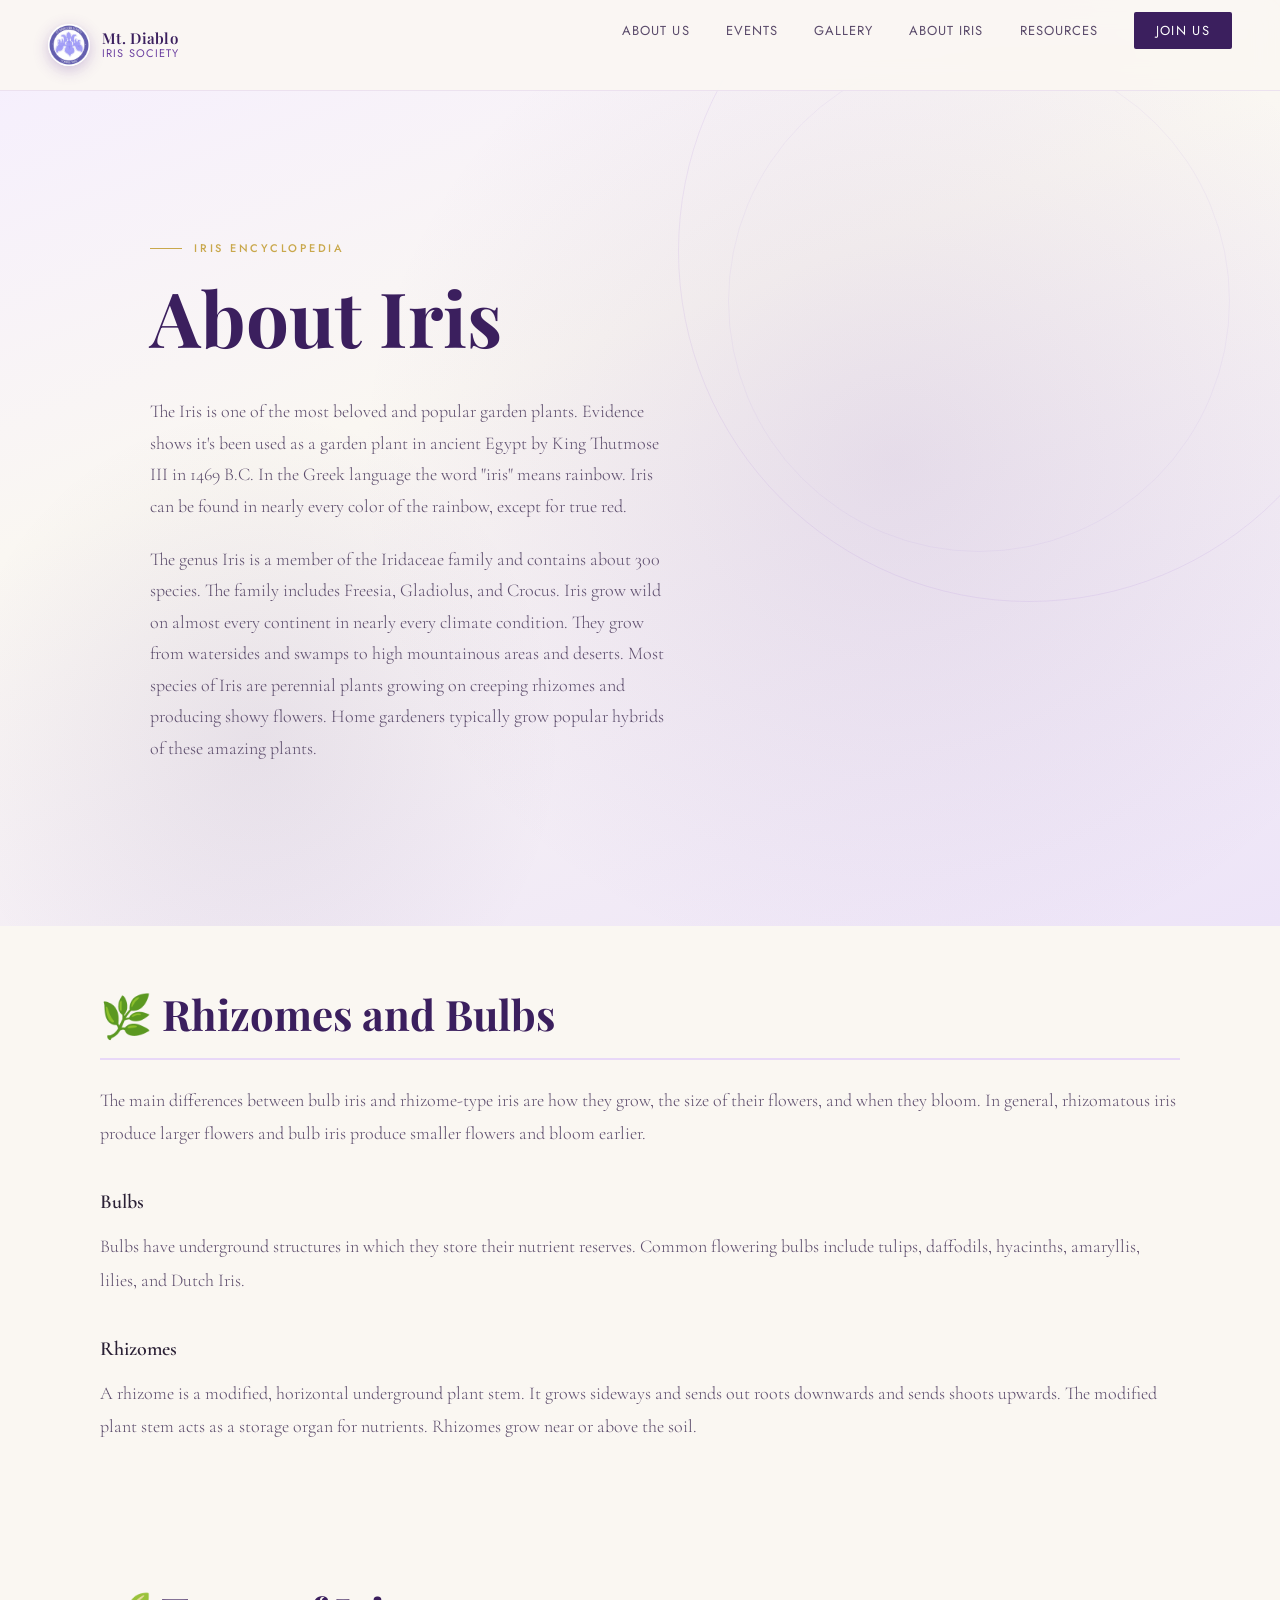
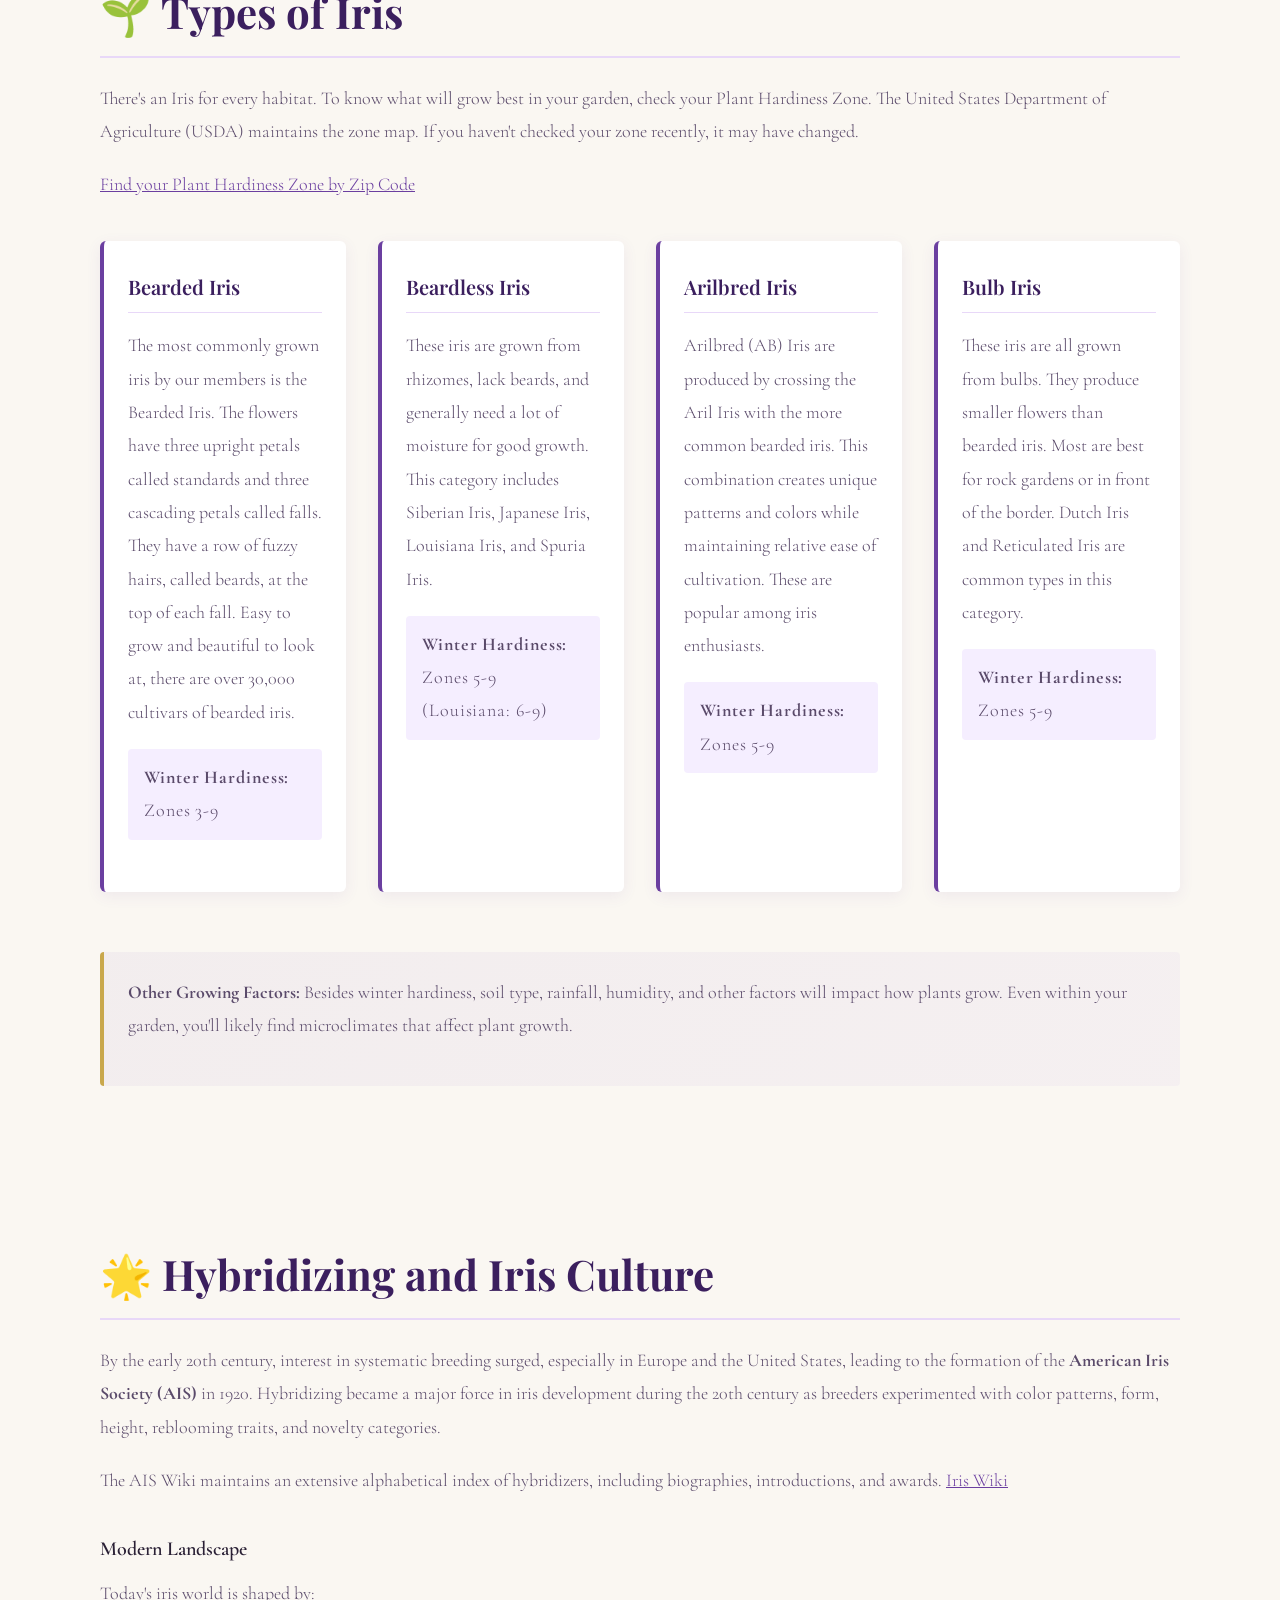
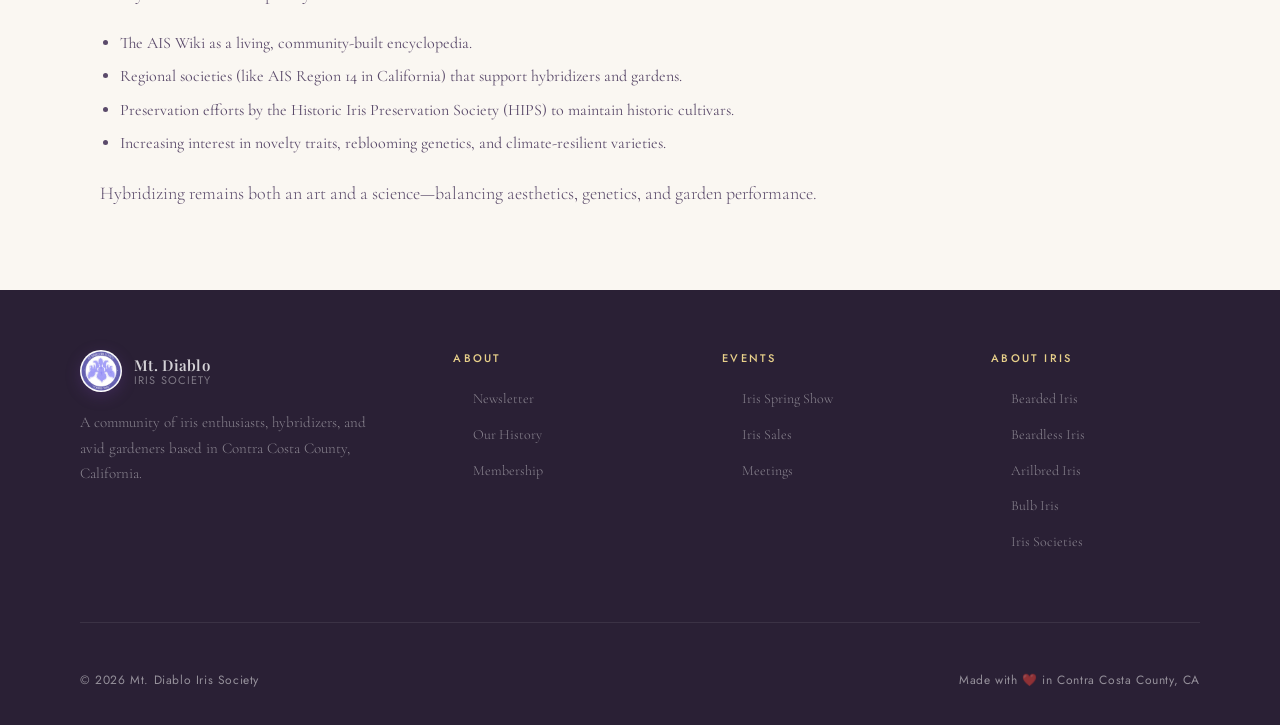
==== commit de7985b0: "Fix CSS bugs, broken links, footers, and page structure across site - Fix scroll reveal animation (o" ====
--- a/pages/about-iris.html
+++ b/pages/about-iris.html
@@ -109,8 +109,49 @@
     </main>
 
     <footer>
-        <p>&copy; 2026 Mt. Diablo Iris Society</p>
-    </footer>
+  <div class="footer-top">
+    <div class="footer-brand">
+      <div class="nav-logo" style="gap:12px;display:flex;align-items:center">
+        <img src="../images/logo-flower.jpg" alt="Iris Flower" class="logo-mark">
+        <div class="logo-text" style="color:rgba(255,255,255,0.8)">
+          Mt. Diablo
+          <span style="color:rgba(255,255,255,0.4)">Iris Society</span>
+        </div>
+      </div>
+      <p>A community of iris enthusiasts, hybridizers, and avid gardeners based in Contra Costa County, California.</p>
+    </div>
+    <div class="footer-col">
+      <h4>About</h4>
+      <ul>
+        <li><a href="newsletters-2026.html">Newsletter</a></li>
+        <li><a href="about-us.html">Our History</a></li>
+        <li><a href="about-us.html#membership">Membership</a></li>
+      </ul>
+    </div>
+    <div class="footer-col">
+      <h4>Events</h4>
+      <ul>
+        <li><a href="spring-show.html">Iris Spring Show</a></li>
+        <li><a href="iris-sale.html">Iris Sales</a></li>
+        <li><a href="events.html">Meetings</a></li>
+      </ul>
+    </div>
+    <div class="footer-col">
+      <h4>About Iris</h4>
+      <ul>
+        <li><a href="about-iris.html">Bearded Iris</a></li>
+        <li><a href="about-iris.html">Beardless Iris</a></li>
+        <li><a href="about-iris.html">Arilbred Iris</a></li>
+        <li><a href="about-iris.html">Bulb Iris</a></li>
+        <li><a href="resources.html">Iris Societies</a></li>
+      </ul>
+    </div>
+  </div>
+  <div class="footer-bottom">
+    <span>&copy; 2026 Mt. Diablo Iris Society</span>
+    <span>Made with ❤️ in Contra Costa County, CA</span>
+  </div>
+</footer>
 
     <script src="../js/scripts.js"></script>
 </body>
--- a/css/styles.css
+++ b/css/styles.css
@@ -8,6 +8,7 @@
   --gold-light: #e8d08a;
   --cream: #faf7f2;
   --charcoal: #2a2035;
+  --text-dark: #2a2035;
   --text-mid: #5a4a6a;
   --white: #ffffff;
 }
@@ -1174,19 +1175,6 @@
 
 .event-note {
   font-family: 'Cormorant Garamond', serif;
-  font-size: 15px;
-  color: var(--text-mid);
-}
-
-.event-time {
-  font-family: 'Playfair Display', serif;
-  font-size: 16px;
-  font-weight: 600;
-  color: var(--iris-deep);
-}
-
-.event-note {
-  font-family: 'Cormorant Garamond', serif;
   font-size: 14px;
   color: var(--text-mid);
 }
@@ -1508,8 +1496,8 @@
 
 /* ── SCROLL REVEAL ── */
 .reveal {
-  opacity: 1;
-  transform: translateY(0);
+  opacity: 0;
+  transform: translateY(20px);
   transition: opacity 0.8s ease, transform 0.8s ease;
 }
 
@@ -1733,6 +1721,52 @@
 
 .gallery-page-grid .gallery-item:hover .gallery-overlay {
   opacity: 1;
+}
+
+/* ── ABOUT IRIS PAGE ── */
+.iris-fundamentals,
+.iris-types,
+.iris-history {
+  padding: 60px 80px;
+  max-width: 1240px;
+  margin: 0 auto;
+}
+
+.iris-fundamentals h2,
+.iris-types h2,
+.iris-history h2 {
+  font-family: 'Playfair Display', serif;
+  font-size: clamp(28px, 3.5vw, 42px);
+  font-weight: 700;
+  color: var(--iris-deep);
+  margin-bottom: 24px;
+  padding-bottom: 16px;
+  border-bottom: 2px solid var(--iris-pale);
+}
+
+.iris-fundamentals p,
+.iris-types p,
+.iris-history p {
+  font-size: 18px;
+  line-height: 1.85;
+  color: var(--text-mid);
+  font-weight: 300;
+  margin-bottom: 20px;
+}
+
+.iris-fundamentals a,
+.iris-types a,
+.iris-history a {
+  color: var(--iris-mid);
+  text-decoration: underline;
+}
+
+@media (max-width: 768px) {
+  .iris-fundamentals,
+  .iris-types,
+  .iris-history {
+    padding: 40px 32px;
+  }
 }
 
 /* Interior page layout (matches Events page) */
@@ -1781,102 +1815,9 @@
   box-shadow: 0 4px 20px rgba(59, 31, 94, 0.10);
   overflow: hidden;
   position: relative;
-}
-
-.resources-poster-card::before {
-  content: '';
-  position: absolute;
-  top: 0;
-  left: 0;
-  right: 0;
-  height: 3px;
-  background: linear-gradient(to right, var(--iris-mid), var(--iris-light));
-}
-
-.resources-poster-caption {
-  padding: 20px 24px;
-  font-family: 'Cormorant Garamond', serif;
-  font-size: 17px;
-  line-height: 1.7;
-  color: var(--text-mid);
-  background: var(--cream);
-  border-top: 1px solid rgba(155, 111, 212, 0.10);
-}
-
-/* Mobile collapse */
-@media (max-width: 768px) {
-  .resources-split {
-    grid-template-columns: 1fr;
-    padding: 60px 32px;
-  }
-}
-
-
-@media (max-width: 1024px) {
-  .page-section {
-    padding: 80px 48px;
-  }
-}
-
-@media (max-width: 768px) {
-  .page-section {
-    padding: 60px 32px;
-  }
-}
-
-
-.gallery-page-grid .gallery-label {
-  font-family: 'Playfair Display', serif;
-  font-size: 15px;
-  font-style: italic;
-  color: var(--white);
-}
-
-/* Responsive */
-@media (max-width: 768px) {
-  .gallery-page {
-    padding: 60px 32px;
-  }
-
-@media (max-width: 768px) {
-  .interior-hero {
-    padding: 120px 32px 80px;
-  }
-}
-.content-wrapper {
-  max-width: 1240px;
-  margin: 0 auto;
-  padding: 0 60px;
-}
-
-  .page-section {
-  padding: 110px 80px;
-  max-width: 1400px;
-  margin: 0 auto;
-}
-/* Unified interior page header */
-.interior-header {
-  padding: 110px 80px 60px;
-  background: var(--cream);
-}
-
-.interior-header-inner {
-  max-width: 1240px;
-  margin: 0 auto;
-}
-
-/* Poster card for Resources page */
-.resources-poster-card {
-  background: var(--white);
-  border-radius: 4px;
-  border: 1px solid rgba(155, 111, 212, 0.12);
-  box-shadow: 0 4px 20px rgba(59, 31, 94, 0.10);
-  overflow: hidden;
-  position: relative;
   transition: all 0.3s ease;
 }
 
-/* Top accent bar (matches .about-card::before) */
 .resources-poster-card::before {
   content: '';
   position: absolute;
@@ -1899,7 +1840,6 @@
   display: block;
 }
 
-/* Caption styling that matches your serif body text */
 .resources-poster-caption {
   padding: 20px 24px;
   font-family: 'Cormorant Garamond', serif;
@@ -1910,8 +1850,47 @@
   border-top: 1px solid rgba(155, 111, 212, 0.10);
 }
 
-  
+/* Mobile collapse */
+@media (max-width: 768px) {
+  .resources-split {
+    grid-template-columns: 1fr;
+    padding: 60px 32px;
+  }
+}
+
+
+@media (max-width: 1024px) {
+  .page-section {
+    padding: 80px 48px;
+  }
+}
+
+@media (max-width: 768px) {
+  .page-section {
+    padding: 60px 32px;
+  }
+}
+
+
+.gallery-page-grid .gallery-label {
+  font-family: 'Playfair Display', serif;
+  font-size: 15px;
+  font-style: italic;
+  color: var(--white);
+}
+
+/* Responsive */
+@media (max-width: 768px) {
+  .gallery-page {
+    padding: 60px 32px;
+  }
+
   .gallery-page-grid .gallery-item {
     height: 200px;
   }
-}
+
+  .interior-hero {
+    padding: 120px 32px 80px;
+  }
+}
+
